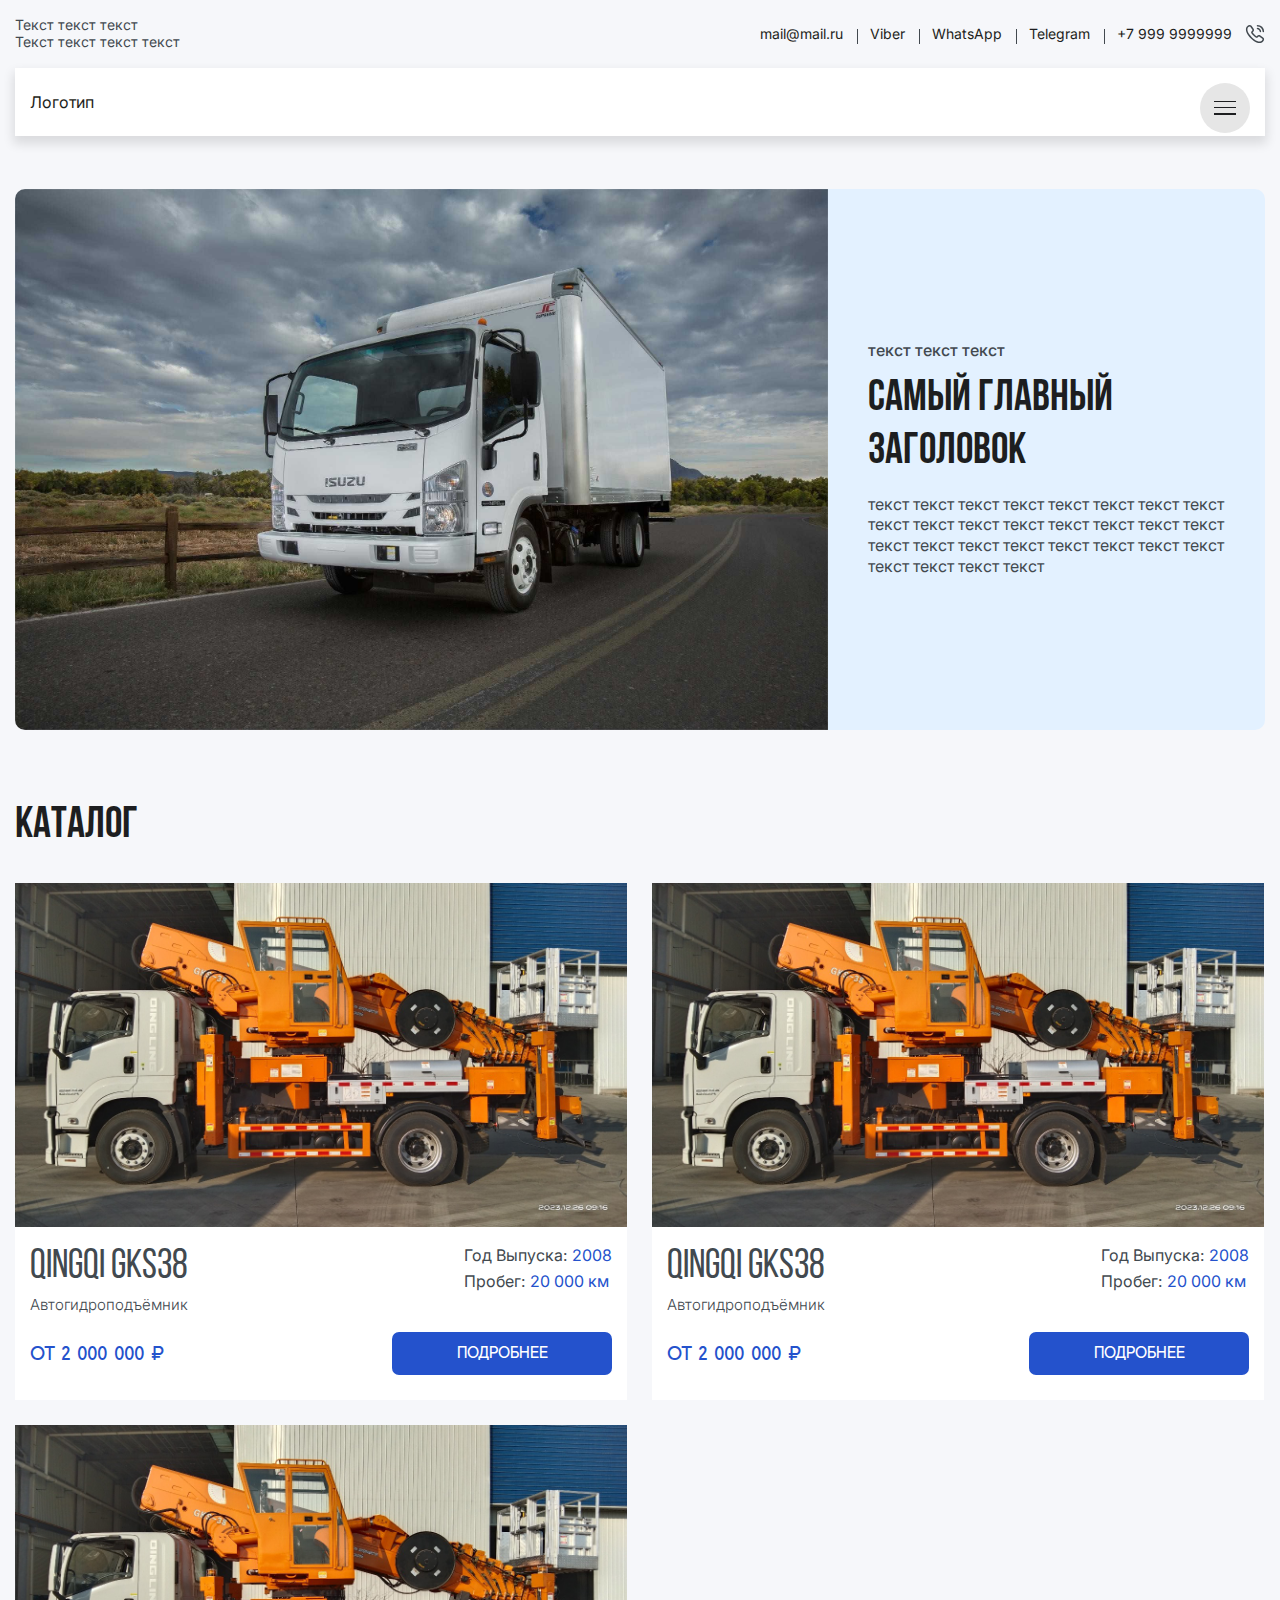
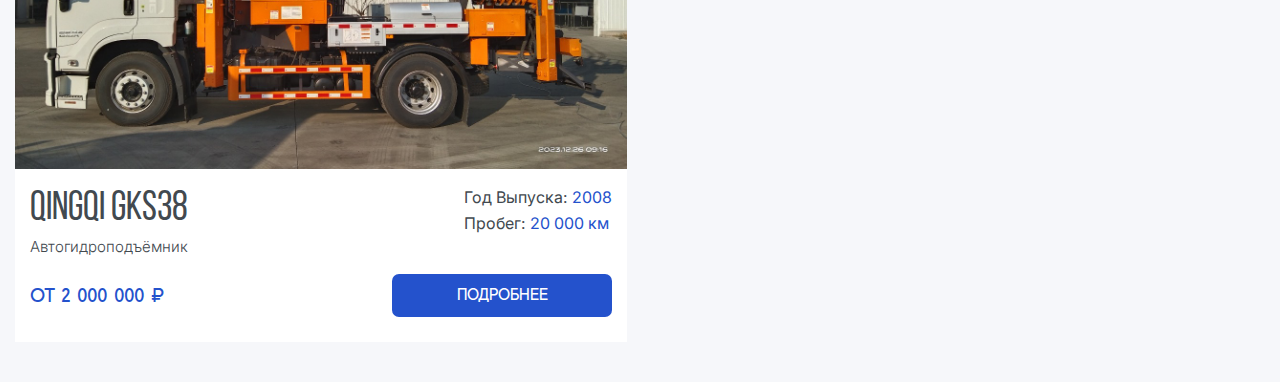
==== index.html @ 515fc7c8 "first commit" ====
<!DOCTYPE html>
<html lang="ru">
  <head>
    <meta charset="UTF-8" />
    <meta name="viewport" content="width=device-width, initial-scale=1.0, user-scalable=no" />
    <title>Прототип 2</title>
    <link rel="stylesheet" href="css/style.css" />
    <script defer src="js/header.js"></script>
  </head>
  <body>
    <div class="wrapper">
      <header class="header">
        <div class="header__container">
          <div class="header__top top-header">
            <div class="top-header__left">
              <div class="top-header__text _dop-text">
                <span>Текст текст текст</span>
                <span>Текст текст текст текст</span>
              </div>
            </div>
            <nav class="top-header__menu">
              <ul class="top-header__list">
                <li class="top-header__item">
                  <a href="" class="top-header__link _dop-text">mail@mail.ru</a>
                </li>
                <li class="top-header__item">
                  <a href="" class="top-header__link _dop-text">Viber</a>
                </li>
                <li class="top-header__item">
                  <a href="" class="top-header__link _dop-text">WhatsApp</a>
                </li>
                <li class="top-header__item">
                  <a href="" class="top-header__link _dop-text">Telegram</a>
                </li>
                <li class="top-header__item">
                  <a href="" class="top-header__link _dop-text">
                    <span>+7 999 9999999</span>
                    <svg
                      width="20.000000"
                      height="20.000000"
                      viewBox="0 0 20 20"
                      fill="none"
                      xmlns="http://www.w3.org/2000/svg"
                      xmlns:xlink="http://www.w3.org/1999/xlink"
                    >
                      <path
                        d="M18.0996 16.1836C17.958 16.4844 17.7744 16.7695 17.5322 17.0352C17.124 17.4844 16.6748 17.8086 16.166 18.0195C15.666 18.2266 15.124 18.3359 14.541 18.3359C13.6914 18.3359 12.7822 18.1328 11.8242 17.7266C10.8662 17.3164 9.90723 16.7695 8.95801 16.0781C7.99902 15.375 7.09082 14.6016 6.22461 13.7422C5.36621 12.875 4.59082 11.9688 3.89941 11.0195C3.21582 10.0664 2.66602 9.11719 2.26562 8.17578C1.86621 7.22656 1.66602 6.31641 1.66602 5.45312C1.66602 4.88281 1.76562 4.34375 1.96582 3.84375C2.16602 3.33594 2.48242 2.86719 2.9248 2.45312C3.45801 1.92578 4.04102 1.66797 4.65723 1.66797C4.89062 1.66797 5.12402 1.71875 5.33301 1.81641C5.5498 1.91797 5.74121 2.06641 5.89062 2.28516L7.82422 5.00781C7.97461 5.21875 8.08301 5.41016 8.15723 5.59375C8.23242 5.76953 8.27441 5.94141 8.27441 6.10156C8.27441 6.30078 8.21582 6.5 8.09961 6.69141C7.99121 6.88281 7.83301 7.08594 7.63281 7.28516L6.99902 7.94141C6.90723 8.03516 6.86621 8.14453 6.86621 8.27734C6.86621 8.34375 6.87402 8.40234 6.89062 8.46875C6.93262 8.57812 6.98535 8.6875 7.04785 8.78906C7.20312 9.03906 7.43164 9.34375 7.73242 9.70312C8.10742 10.1328 8.50781 10.5781 8.94141 11.0195C9.39062 11.4609 9.82422 11.8672 10.2656 12.2422C10.6992 12.6094 11.0576 12.8594 11.3408 13.0078C11.3828 13.0273 11.4326 13.0508 11.4912 13.0781C11.5576 13.1016 11.624 13.1094 11.6992 13.1094C11.8408 13.1094 11.9492 13.0586 12.041 12.9688L12.6748 12.3438C12.8828 12.1328 13.083 11.9766 13.2744 11.875C13.4658 11.7578 13.6572 11.7031 13.8662 11.7031C14.0244 11.7031 14.1914 11.7344 14.374 11.8086C14.5576 11.8828 14.749 11.9922 14.958 12.1328L17.7158 14.0938C17.9326 14.2422 18.083 14.418 18.1748 14.625C18.2578 14.8359 18.3076 15.043 18.3076 15.2773C18.3076 15.5781 18.2412 15.8828 18.0996 16.1836Z"
                        stroke="#42494F"
                        stroke-opacity="1.000000"
                        stroke-width="1.500000"
                      />
                      <path
                        d="M15.417 7.50391C15.417 7.00391 15.0254 6.23438 14.4414 5.60938C13.9082 5.03516 13.2002 4.58594 12.5 4.58594"
                        stroke="#42494F"
                        stroke-opacity="1.000000"
                        stroke-width="1.500000"
                        stroke-linejoin="round"
                        stroke-linecap="round"
                      />
                      <path
                        d="M18.333 7.5C18.333 4.27734 15.7246 1.66797 12.5 1.66797"
                        stroke="#42494F"
                        stroke-opacity="1.000000"
                        stroke-width="1.500000"
                        stroke-linejoin="round"
                        stroke-linecap="round"
                      />
                      <g opacity="0.000000" />
                    </svg>
                  </a>
                </li>
              </ul>
            </nav>
          </div>
          <div class="body-header-fixed">
            <div class="header__body body-header">
              <div class="header__burger-wrapper">
                <div class="header__burger">
                  <span></span>
                  <span></span>
                  <span></span>
                </div>
              </div>

              <div class="header__mob-phone">
                <img src="img/menu/phone.svg" alt="phone" />
              </div>

              <div class="header-menu-mob">
                <!-- <div class="header-menu-mob__close">
                  <img src="img/menu/close.svg" alt="close" />
                </div> -->
                <ul class="top-header__list">
                  <li class="top-header__item">
                    <a href="" class="top-header__link _dop-text">mail@mail.ru</a>
                  </li>
                  <li class="top-header__item">
                    <a href="" class="top-header__link _dop-text">Viber</a>
                  </li>
                  <li class="top-header__item">
                    <a href="" class="top-header__link _dop-text">WhatsApp</a>
                  </li>
                  <li class="top-header__item">
                    <a href="" class="top-header__link _dop-text">Telegram</a>
                  </li>
                  <li class="top-header__item">
                    <a href="" class="top-header__link _dop-text accent">
                      <span>+7 999 99999999</span>
                      <svg
                        width="20.000000"
                        height="20.000000"
                        viewBox="0 0 20 20"
                        fill="none"
                        xmlns="http://www.w3.org/2000/svg"
                        xmlns:xlink="http://www.w3.org/1999/xlink"
                      >
                        <path
                          d="M18.0996 16.1836C17.958 16.4844 17.7744 16.7695 17.5322 17.0352C17.124 17.4844 16.6748 17.8086 16.166 18.0195C15.666 18.2266 15.124 18.3359 14.541 18.3359C13.6914 18.3359 12.7822 18.1328 11.8242 17.7266C10.8662 17.3164 9.90723 16.7695 8.95801 16.0781C7.99902 15.375 7.09082 14.6016 6.22461 13.7422C5.36621 12.875 4.59082 11.9688 3.89941 11.0195C3.21582 10.0664 2.66602 9.11719 2.26562 8.17578C1.86621 7.22656 1.66602 6.31641 1.66602 5.45312C1.66602 4.88281 1.76562 4.34375 1.96582 3.84375C2.16602 3.33594 2.48242 2.86719 2.9248 2.45312C3.45801 1.92578 4.04102 1.66797 4.65723 1.66797C4.89062 1.66797 5.12402 1.71875 5.33301 1.81641C5.5498 1.91797 5.74121 2.06641 5.89062 2.28516L7.82422 5.00781C7.97461 5.21875 8.08301 5.41016 8.15723 5.59375C8.23242 5.76953 8.27441 5.94141 8.27441 6.10156C8.27441 6.30078 8.21582 6.5 8.09961 6.69141C7.99121 6.88281 7.83301 7.08594 7.63281 7.28516L6.99902 7.94141C6.90723 8.03516 6.86621 8.14453 6.86621 8.27734C6.86621 8.34375 6.87402 8.40234 6.89062 8.46875C6.93262 8.57812 6.98535 8.6875 7.04785 8.78906C7.20312 9.03906 7.43164 9.34375 7.73242 9.70312C8.10742 10.1328 8.50781 10.5781 8.94141 11.0195C9.39062 11.4609 9.82422 11.8672 10.2656 12.2422C10.6992 12.6094 11.0576 12.8594 11.3408 13.0078C11.3828 13.0273 11.4326 13.0508 11.4912 13.0781C11.5576 13.1016 11.624 13.1094 11.6992 13.1094C11.8408 13.1094 11.9492 13.0586 12.041 12.9688L12.6748 12.3438C12.8828 12.1328 13.083 11.9766 13.2744 11.875C13.4658 11.7578 13.6572 11.7031 13.8662 11.7031C14.0244 11.7031 14.1914 11.7344 14.374 11.8086C14.5576 11.8828 14.749 11.9922 14.958 12.1328L17.7158 14.0938C17.9326 14.2422 18.083 14.418 18.1748 14.625C18.2578 14.8359 18.3076 15.043 18.3076 15.2773C18.3076 15.5781 18.2412 15.8828 18.0996 16.1836Z"
                          stroke="#0234C7"
                          stroke-opacity="1.000000"
                          stroke-width="1.500000"
                        />
                        <path
                          d="M15.417 7.50391C15.417 7.00391 15.0254 6.23438 14.4414 5.60938C13.9082 5.03516 13.2002 4.58594 12.5 4.58594"
                          stroke="#0234C7"
                          stroke-opacity="1.000000"
                          stroke-width="1.500000"
                          stroke-linejoin="round"
                          stroke-linecap="round"
                        />
                        <path
                          d="M18.333 7.5C18.333 4.27734 15.7246 1.66797 12.5 1.66797"
                          stroke="#0234C7"
                          stroke-opacity="1.000000"
                          stroke-width="1.500000"
                          stroke-linejoin="round"
                          stroke-linecap="round"
                        />
                        <g opacity="0.000000" />
                      </svg>
                    </a>
                  </li>
                </ul>
              </div>

              <div class="body-header__wrapper">
                <a href="index.html" class="body-header__logo"> Логотип </a>
                <nav class="body-header__menu menu">
                  <div class="menu__body">
                    <ul class="menu__list">
                      <li class="menu__item">
                        <a href="" class="menu__link">Каталог</a>
                      </li>
                      <li class="menu__item">
                        <a href="" class="menu__link">Гарантия и сервис</a>
                      </li>
                      <li class="menu__item">
                        <a href="" class="menu__link">О компании</a>
                      </li>
                      <li class="menu__item">
                        <a href="" class="menu__link">Контакты</a>
                      </li>
                    </ul>
                  </div>
                </nav>
              </div>
            </div>
          </div>
          <nav class="mob-menu">
            <div class="mob-menu__body">
              <ul class="mob-menu__list">
                <li class="mob-menu__item">
                  <div class="accordion__item-fake">
                    <a href="" class="mob-menu__link">Каталог</a>
                  </div>
                </li>
                <li class="mob-menu__item">
                  <div class="accordion__item-fake">
                    <a href="" class="mob-menu__link">Гарантия и сервис</a>
                  </div>
                </li>
                <li class="mob-menu__item">
                  <div class="accordion__item-fake">
                    <a href="" class="mob-menu__link">О компании</a>
                  </div>
                </li>
                <li class="mob-menu__item">
                  <div class="accordion__item-fake">
                    <a href="" class="mob-menu__link">Контакты</a>
                  </div>
                </li>
              </ul>
            </div>
          </nav>
        </div>
      </header>
      <main class="page">
        <section class="intro">
          <div class="intro__container">
            <div class="intro__left">
              <img src="img/main/1.jpg" alt="bg" />
            </div>
            <div class="intro__right">
              <h4 class="intro__suptitle">текст текст текст</h4>
              <h1 class="intro__title _h2">Самый главный заголовок</h1>
              <p class="_par">
                текст текст текст текст текст текст текст текст текст текст текст текст текст текст
                текст текст текст текст текст текст текст текст текст текст текст текст текст текст
              </p>
            </div>
          </div>
        </section>
        <section id="catalog" class="catalog">
          <div class="catalog__container">
            <h2 class="catalog__title _h2">Каталог</h2>
            <div class="catalog__body">
              <article class="catalog__item">
                <div class="catalog__top">
                  <div class="catalog__image">
                    <img src="img/catalog/1/2.jpeg" alt="car" />
                  </div>
                </div>
                <div class="catalog__content">
                  <div class="catalog__top">
                    <div>
                      <h3 class="catalog__name">QINGQI GKS38</h3>
                      <p class="catalog__type">Aвтогидроподъёмник</p>
                    </div>
                    <div class="catalog__values">
                      <div class="catalog__value">
                        <p>Год Выпуска:</p>
                        <span>2008</span>
                      </div>
                      <div class="catalog__value">
                        <p>Пробег:</p>
                        <span>20 000 км</span>
                      </div>
                    </div>
                  </div>

                  <div class="catalog__bottom">
                    <div class="catalog__price">От 2 000 000 ₽</div>
                    <div class="catalog__button _btn">подробнее</div>
                  </div>
                </div>
              </article>
              <article class="catalog__item">
                <div class="catalog__top">
                  <div class="catalog__image">
                    <img src="img/catalog/1/2.jpeg" alt="car" />
                  </div>
                </div>
                <div class="catalog__content">
                  <div class="catalog__top">
                    <div>
                      <h3 class="catalog__name">QINGQI GKS38</h3>
                      <p class="catalog__type">Aвтогидроподъёмник</p>
                    </div>
                    <div class="catalog__values">
                      <div class="catalog__value">
                        <p>Год Выпуска:</p>
                        <span>2008</span>
                      </div>
                      <div class="catalog__value">
                        <p>Пробег:</p>
                        <span>20 000 км</span>
                      </div>
                    </div>
                  </div>

                  <div class="catalog__bottom">
                    <div class="catalog__price">От 2 000 000 ₽</div>
                    <div class="catalog__button _btn">подробнее</div>
                  </div>
                </div>
              </article>
              <article class="catalog__item">
                <div class="catalog__top">
                  <div class="catalog__image">
                    <img src="img/catalog/1/2.jpeg" alt="car" />
                  </div>
                </div>
                <div class="catalog__content">
                  <div class="catalog__top">
                    <div>
                      <h3 class="catalog__name">QINGQI GKS38</h3>
                      <p class="catalog__type">Aвтогидроподъёмник</p>
                    </div>
                    <div class="catalog__values">
                      <div class="catalog__value">
                        <p>Год Выпуска:</p>
                        <span>2008</span>
                      </div>
                      <div class="catalog__value">
                        <p>Пробег:</p>
                        <span>20 000 км</span>
                      </div>
                    </div>
                  </div>

                  <div class="catalog__bottom">
                    <div class="catalog__price">От 2 000 000 ₽</div>
                    <div class="catalog__button _btn">подробнее</div>
                  </div>
                </div>
              </article>
            </div>
          </div>
        </section>
      </main>
    </div>
  </body>
</html>
---- css/style.css ----
@charset "UTF-8";
@import url("https://fonts.googleapis.com/css2?family=Bebas+Neue&family=Inter:wght@100..900&family=Jost:ital,wght@0,100..900;1,100..900&display=swap");
.ibg {
  background-position: center;
  background-size: cover;
  background-repeat: no-repeat;
  position: relative;
}

.ibg img {
  display: none;
}

@font-face {
  font-family: "Made";
  src: local("☺"), url("../fonts/made.otf") format("opentype");
  font-weight: 500;
  font-style: normal;
}

@font-face {
  font-family: "Bebas";
  src: local("☺"), url("../fonts/BebasNeue-Bold.ttf") format("truetype");
  font-weight: normal;
  font-style: normal;
}

@font-face {
  font-family: "Bebas-400";
  src: local("☺"), url("../fonts/BebasNeue-Regular.otf") format("opentype");
  font-weight: normal;
  font-style: normal;
}

._par {
  font-family: "Inter";
  font-size: 16px;
  font-weight: 400;
  line-height: 130%;
}

._par-s {
  font-family: "Inter";
  font-size: 14px;
  font-weight: 400;
  line-height: 120%;
}

._h2 {
  font-family: "Bebas";
  font-size: 50px;
  font-weight: 700;
  line-height: 120%;
  color: #1d1e20;
}

@media (max-width: 1360px) {
  ._h2 {
    font-size: 44px;
  }
}

._h3 {
  font-family: "Bebas-400";
  font-size: 40px;
  font-weight: 400;
  line-height: 100%;
}

._h4 {
  font-family: "Made";
  font-size: 20px;
  font-weight: 500;
  line-height: 120%;
  text-transform: uppercase;
}

._h5 {
  font-size: 16px;
  font-weight: 500;
  line-height: 120%;
  letter-spacing: 0%;
  text-transform: uppercase;
  font-family: "Made";
}

mark {
  all: initial;
}

._btn {
  cursor: pointer;
  width: 100%;
  height: 43px;
  display: -webkit-box;
  display: -ms-flexbox;
  display: flex;
  -webkit-box-align: center;
      -ms-flex-align: center;
          align-items: center;
  -webkit-box-pack: center;
      -ms-flex-pack: center;
          justify-content: center;
  color: #ffffff;
  background-color: #2452cc;
  border-radius: 7px;
  font-family: "Made";
  font-size: 16px;
  font-weight: 500;
  line-height: 120%;
  text-transform: uppercase;
  -webkit-transition: all 0.3s;
  transition: all 0.3s;
}

._btn:hover {
  background-color: #0234c7;
}

._btn._secondary {
  border: 1px solid #0234c7;
  color: #0234c7;
  background-color: #ffffff;
}

._btn._secondary:hover {
  border: 1px solid #0234c7;
  background-color: #0234c7;
  color: #ffffff;
}

._margin-b {
  margin-bottom: 140px !important;
}

@media (max-width: 1360px) {
  ._margin-b {
    margin-bottom: 120px !important;
  }
}

@media (max-width: 767px) {
  ._margin-b {
    margin-bottom: 100px !important;
  }
}

.to-top {
  position: fixed;
  left: 25px;
  bottom: 20px;
  border: 1.5px solid #0234c7;
  /* white */
  background: white;
  opacity: 0.5;
  width: 65px;
  height: 65px;
  display: none;
  -webkit-box-align: center;
      -ms-flex-align: center;
          align-items: center;
  -webkit-box-pack: center;
      -ms-flex-pack: center;
          justify-content: center;
  cursor: pointer;
  border-radius: 50%;
  -webkit-transition: all 0.3s;
  transition: all 0.3s;
  z-index: 1000;
}

.to-top.active {
  display: -webkit-box;
  display: -ms-flexbox;
  display: flex;
}

.to-top svg g {
  -webkit-transition: all 0.3s;
  transition: all 0.3s;
}

.to-top svg g path {
  -webkit-transition: all 0.3s;
  transition: all 0.3s;
}

.to-top:hover {
  background-color: #0234c7;
  opacity: 1;
}

.to-top:hover svg g {
  opacity: 1;
}

.to-top:hover svg g path {
  stroke: #ffffff;
}

._pc {
  display: -webkit-box;
  display: -ms-flexbox;
  display: flex;
}

@media (max-width: 1360px) {
  ._pc {
    display: none;
  }
}

._laptop {
  display: none;
}

@media (max-width: 1360px) {
  ._laptop {
    display: -webkit-box;
    display: -ms-flexbox;
    display: flex;
  }
}

.none {
  display: none;
}

._label-wallet {
  -webkit-box-align: center;
      -ms-flex-align: center;
          align-items: center;
  display: -webkit-inline-box;
  display: -ms-inline-flexbox;
  display: inline-flex;
  margin: 0;
  position: relative;
}

._label-wallet a {
  color: #2452cc;
}

@media (max-width: 767px) {
  ._label-wallet {
    -webkit-box-align: start;
        -ms-flex-align: start;
            align-items: start;
  }
}

._checkbox-wallet {
  display: none;
}

._fake-wallet {
  display: inline-block;
  -webkit-box-flex: 0;
      -ms-flex: 0 0 18px;
          flex: 0 0 18px;
  height: 18px;
  border-radius: 3px;
  position: relative;
  cursor: pointer;
  border: 1.5px solid #aab1b7;
}

._fake-wallet:hover {
  border: 1.5px solid #0234c7;
}

._fake-wallet.errore {
  border: 1.5px solid #df5d5d;
}

._fake-wallet::before {
  content: "";
  position: absolute;
  display: block;
  background-color: #0234c7;
  top: -0.5px;
  left: -0.5px;
  width: 105%;
  height: 105%;
  -webkit-transition: 0.3s;
  transition: 0.3s;
  opacity: 0;
}

._fake-wallet::after {
  content: "";
  position: absolute;
  top: 50%;
  left: 50%;
  z-index: 2;
  background-image: url("../img/input-checkbox.svg");
  -webkit-transform: translate(-50%, -50%);
          transform: translate(-50%, -50%);
  width: 12px;
  height: 9px;
  opacity: 0;
}

._checkbox-wallet:checked + ._fake-wallet::before {
  opacity: 1;
}

._checkbox-wallet:checked + ._fake-wallet::after {
  opacity: 1;
}

._checkbox-wallet:checked + ._fake-wallet {
  border: 1.5px solid #0234c7;
}

._wallet-chectext {
  margin-left: 7px;
  font-size: 14px;
  text-align: left;
}

._wallet-chectext a:hover {
  text-decoration: underline;
}

* {
  padding: 0px;
  margin: 0px;
  border: 0px;
}

*, *:before, *:after {
  -webkit-box-sizing: border-box;
  box-sizing: border-box;
}

:focus, :active {
  outline: none;
}

a:focus, a:active {
  outline: none;
}

aside, nav, footer, header, section {
  display: block;
}

html, body {
  height: 100%;
}

body {
  line-height: 1;
  font-size: 16px;
  -ms-text-size-adjust: 100%;
  -moz-text-size-adjust: 100%;
  -webkit-text-size-adjust: 100%;
}

input::-ms-clear {
  display: none;
}

button {
  cursor: pointer;
}

button::-moz-focus-inner {
  padding: 0;
  border: 0;
}

a, a:visited {
  text-decoration: none;
}

ul li {
  list-style: none;
}

img {
  vertical-align: top;
}

h1, h2, h3, h4, h5, h6 {
  font-weight: inherit;
  font-size: inherit;
}

html {
  scroll-behavior: smooth;
  height: 100%;
}

html._lock {
  overflow: hidden;
}

html.lock {
  overflow: hidden;
}

a {
  color: #1d1e20;
}

.wrapper {
  display: -webkit-box;
  display: -ms-flexbox;
  display: flex;
  -webkit-box-orient: vertical;
  -webkit-box-direction: normal;
      -ms-flex-direction: column;
          flex-direction: column;
  min-height: 100%;
}

body {
  color: #42494f;
  font-size: 16px;
  font-family: "Inter", sans-serif;
  font-weight: 400;
  height: 100%;
  background-color: #f6f7fa;
  position: relative;
}

body._lock {
  overflow: hidden;
}

body.lock {
  overflow: hidden;
}

.main {
  -webkit-box-flex: 1;
      -ms-flex: 1 1 auto;
          flex: 1 1 auto;
}

[class*="__container"] {
  max-width: 1350px;
  margin: 0 auto;
  padding: 0px 15px;
}

@media (max-width: 767px) {
  [class*="__container"] {
    padding: 0px 10px;
  }
}

.header {
  position: relative;
}

.header__top {
  padding: 17px 30px;
}

@media (max-width: 1360px) {
  .header__top {
    padding: 17px 0px;
  }
}

@media (max-width: 992px) {
  .header__top {
    padding: 13.5px 0px;
  }
}

@media (max-width: 767px) {
  .header__top {
    padding: 10px 0px;
  }
}

.top-header {
  display: -webkit-box;
  display: -ms-flexbox;
  display: flex;
  -webkit-box-pack: justify;
      -ms-flex-pack: justify;
          justify-content: space-between;
  -webkit-box-align: center;
      -ms-flex-align: center;
          align-items: center;
}

@media (max-width: 992px) {
  .top-header__left {
    width: 210px;
  }
}

@media (max-width: 767px) {
  .top-header__left {
    width: 100%;
  }
}

.top-header__text {
  font-size: 14px;
  font-weight: 400;
  line-height: 120%;
}

@media (max-width: 1360px) {
  .top-header__text {
    display: -webkit-box;
    display: -ms-flexbox;
    display: flex;
    -webkit-box-orient: vertical;
    -webkit-box-direction: normal;
        -ms-flex-direction: column;
            flex-direction: column;
  }
}

@media (max-width: 767px) {
  .top-header__menu {
    display: none;
  }
}

.top-header__list {
  display: -webkit-box;
  display: -ms-flexbox;
  display: flex;
  -webkit-box-align: center;
      -ms-flex-align: center;
          align-items: center;
  gap: 27px;
}

@media (max-width: 992px) {
  .top-header__list {
    -ms-flex-wrap: wrap;
        flex-wrap: wrap;
    max-width: 385px;
    -webkit-box-pack: end;
        -ms-flex-pack: end;
            justify-content: flex-end;
    gap: 20px;
    row-gap: 15px;
  }
}

.top-header__item {
  position: relative;
}

.top-header__item::before {
  content: "";
  position: absolute;
  width: 1px;
  height: 15px;
  background-color: #42494f;
  right: -14.5px;
  top: 2px;
}

@media (max-width: 992px) {
  .top-header__item::before {
    right: -10px;
  }
}

.top-header__item:last-child::before {
  display: none;
}

@media (max-width: 992px) {
  .top-header__item:nth-child(4) {
    margin-right: 10px;
  }
}

.top-header__link {
  font-size: 14px;
  font-weight: 400;
  display: -webkit-box;
  display: -ms-flexbox;
  display: flex;
  -webkit-box-align: center;
      -ms-flex-align: center;
          align-items: center;
  gap: 13px;
  -ms-flex-wrap: nowrap;
      flex-wrap: nowrap;
  white-space: nowrap;
  -webkit-transition: color 0.3s;
  transition: color 0.3s;
}

.top-header__link svg path {
  -webkit-transition: all 0.3s;
  transition: all 0.3s;
}

.top-header__link:hover {
  color: #2452cc;
}

.top-header__link:hover svg path {
  stroke: #2452cc;
}

.body-header-fixed {
  margin-bottom: 53px;
}

@media (max-width: 767px) {
  .body-header-fixed {
    width: 100vw;
    -webkit-transform: translate(-10px, 0);
            transform: translate(-10px, 0);
  }
}

.body-header {
  background-color: #ffffff;
  -webkit-box-shadow: 0px 6px 10px 2px rgba(0, 0, 0, 0.11);
          box-shadow: 0px 6px 10px 2px rgba(0, 0, 0, 0.11);
  border-radius: 10px;
  position: relative;
  max-width: 1320px;
  z-index: 5;
  width: 100%;
  -webkit-transition: -webkit-transform 0.3s;
  transition: -webkit-transform 0.3s;
  transition: transform 0.3s;
  transition: transform 0.3s, -webkit-transform 0.3s;
}

@media (max-width: 1360px) {
  .body-header {
    max-width: calc(100vw);
    border-radius: 0px;
    left: 0;
  }
}

.body-header.index {
  z-index: 11;
}

.body-header.hide {
  display: none;
}

.body-header.scroll {
  -webkit-transform: translate(0, -55px);
          transform: translate(0, -55px);
}

@media (max-width: 1360px) {
  .body-header.scroll {
    -webkit-transform: translate(0, -70px);
            transform: translate(0, -70px);
  }
}

@media (max-width: 992px) {
  .body-header.scroll {
    -webkit-transform: translate(0, -78px);
            transform: translate(0, -78px);
  }
}

@media (max-width: 767px) {
  .body-header.scroll {
    -webkit-transform: translate(0, -58px);
            transform: translate(0, -58px);
  }
}

.body-header__wrapper {
  padding: 26px 30px;
  display: -webkit-box;
  display: -ms-flexbox;
  display: flex;
  -webkit-box-pack: justify;
      -ms-flex-pack: justify;
          justify-content: space-between;
  -webkit-box-align: center;
      -ms-flex-align: center;
          align-items: center;
}

@media (max-width: 1360px) {
  .body-header__wrapper {
    padding: 26px 15px;
  }
}

@media (max-width: 992px) {
  .body-header__wrapper {
    padding: 30px 15px;
  }
}

@media (max-width: 767px) {
  .body-header__wrapper {
    width: 100vw;
    -webkit-box-pack: start;
        -ms-flex-pack: start;
            justify-content: start;
    gap: 30px;
    padding: 33px 10px;
  }
}

@media (max-width: 767px) {
  .body-header__logo img {
    width: 108px;
  }
}

@media (max-width: 1360px) {
  .body-header__menu {
    display: none;
  }
}

.body-header__languages {
  display: -webkit-box;
  display: -ms-flexbox;
  display: flex;
  gap: 20px;
  font-family: "Inter";
  font-size: 14px;
  font-weight: 400;
}

@media (max-width: 1360px) {
  .body-header__languages {
    position: absolute;
    top: 50%;
    left: 50%;
    -webkit-transform: translate(-50%, -50%);
            transform: translate(-50%, -50%);
  }
}

.body-header__language {
  position: relative;
  cursor: pointer;
}

.body-header__language._active {
  cursor: auto;
  color: #0234c7;
}

.body-header__language._active::before {
  content: "";
  position: absolute;
  height: 15px;
  width: 1px;
  background-color: #0234c7;
  bottom: 0;
  right: -10px;
}

.menu {
  position: relative;
}

.menu__list {
  display: -webkit-box;
  display: -ms-flexbox;
  display: flex;
  -webkit-box-align: center;
      -ms-flex-align: center;
          align-items: center;
  gap: 41px;
}

.menu__item {
  position: relative;
}

.menu__item:hover .menu__link {
  color: #0234c7;
}

.menu__item:hover .menu__link svg {
  -webkit-transform: rotate(180deg);
          transform: rotate(180deg);
}

.menu__item:hover .menu__link svg path {
  stroke: #0234c7;
}

.menu__item:hover .sub-menu {
  display: -webkit-box;
  display: -ms-flexbox;
  display: flex;
}

.menu__link {
  position: relative;
  cursor: pointer;
  font-family: "Inter";
  font-size: 15px;
  font-weight: 500;
  color: #1d1e20;
  display: -webkit-box;
  display: -ms-flexbox;
  display: flex;
  -webkit-box-align: center;
      -ms-flex-align: center;
          align-items: center;
  gap: 8px;
}

.sub-menu {
  display: none;
  position: absolute;
  z-index: 1000;
  border: 1px solid #aab1b7;
  border-radius: 20px;
  height: auto;
  width: 470px;
  background-color: #ffffff;
  top: 65px;
  left: -20px;
}

.sub-menu::before {
  content: "";
  position: absolute;
  opacity: 0;
  left: 0;
  top: -50px;
  width: 100%;
  height: 50px;
}

.sub-menu_2 {
  width: 515px;
}

.sub-menu_3 {
  width: 481px;
}

.sub-menu_4 {
  width: 511px;
}

.sub-menu_5 {
  width: 343px;
}

.sub-menu_6 {
  width: 280px;
}

.sub-menu {
  padding: 10px;
}

.sub-menu__wrapper {
  display: -webkit-box;
  display: -ms-flexbox;
  display: flex;
  gap: 20px;
}

.sub-menu__wrapper_b {
  -webkit-box-orient: vertical;
  -webkit-box-direction: normal;
      -ms-flex-direction: column;
          flex-direction: column;
}

.sub-menu__list {
  -webkit-box-flex: 1;
      -ms-flex: 1 1 auto;
          flex: 1 1 auto;
  display: -webkit-box;
  display: -ms-flexbox;
  display: flex;
  -webkit-box-orient: vertical;
  -webkit-box-direction: normal;
      -ms-flex-direction: column;
          flex-direction: column;
  gap: 10px;
  color: #ffffff;
}

.sub-menu__item {
  padding: 10px 15px;
}

.sub-menu__item:hover {
  cursor: pointer;
  background-color: #2452cc;
  border-radius: 10px;
}

.sub-menu__item:hover .sub-menu__title,
.sub-menu__item:hover .sub-menu__subtitle {
  color: #ffffff;
}

.sub-menu__item_o:hover {
  background-color: #e0913e;
}

.sub-menu__item_r:hover {
  background-color: #df5d5d;
}

.sub-menu__iteme {
  padding: 10px 15px;
}

.sub-menu__iteme:hover {
  cursor: pointer;
  background-color: #2452cc;
  border-radius: 10px;
}

.sub-menu__iteme:hover .sub-menu__title,
.sub-menu__iteme:hover .sub-menu__subtitle {
  color: #ffffff;
}

.sub-menu__title {
  font-family: "Made";
  text-transform: uppercase;
  font-size: 20px;
  font-weight: 500;
  line-height: 120%;
  margin-bottom: 3px;
  color: #1d1e20;
}

.sub-menu__subtitle {
  font-family: Inter;
  font-size: 14px;
  font-weight: 400;
  line-height: 120%;
  color: #42494f;
}

.sub-menu__content {
  -webkit-box-flex: 0;
      -ms-flex: 0 0 210px;
          flex: 0 0 210px;
  background-color: #eaeaec;
  padding: 10px;
  border-radius: 10px;
}

.sub-menu__img img {
  background-color: #ffffff;
  width: 100%;
  border-radius: 10px;
}

.sub-menu__text {
  margin-top: 15px;
  font-family: Inter;
  font-size: 14px;
  font-weight: 400;
  line-height: 120%;
}

.header__mob-phone {
  display: none;
}

@media (max-width: 767px) {
  .header__mob-phone {
    position: absolute;
    width: 50px;
    height: 50px;
    background-color: #e6e6e6;
    border-radius: 50%;
    display: -webkit-box;
    display: -ms-flexbox;
    display: flex;
    -webkit-box-align: center;
        -ms-flex-align: center;
            align-items: center;
    -webkit-box-pack: center;
        -ms-flex-pack: center;
            justify-content: center;
    right: 75px;
    top: 45px;
    -webkit-transform: translate(0, -50%);
            transform: translate(0, -50%);
  }
}

@media (max-width: 1360px) {
  .header__burger {
    display: block;
    position: absolute;
    width: 22px;
    height: 14px;
    cursor: pointer;
    z-index: 10;
    right: 29px;
    top: 40px;
    -webkit-transform: translate(0, -50%);
            transform: translate(0, -50%);
  }
}

@media (max-width: 1360px) and (max-width: 992px) {
  .header__burger {
    top: 45px;
    right: 24px;
  }
}

@media (max-width: 1360px) {
  .header__burger::before {
    content: "";
    position: absolute;
    width: 50px;
    height: 50px;
    background-color: #e6e6e6;
    top: 50%;
    left: 50%;
    -webkit-transform: translate(-50%, -50%);
            transform: translate(-50%, -50%);
    border-radius: 50%;
  }
  .header__burger span {
    -webkit-transition: 0.3s all;
    transition: 0.3s all;
    top: calc(50% - 1px);
    left: 0px;
    position: absolute;
    width: 100%;
    height: 1.5px;
    min-height: 1.5px;
    max-height: 1.5px;
    background-color: #1d1e20;
  }
  .header__burger span:first-child {
    top: 0px;
  }
  .header__burger span:last-child {
    top: auto;
    bottom: 0px;
  }
  .header__burger.active {
    height: 17px;
  }
  .header__burger.active span {
    -webkit-transform: scale(0);
            transform: scale(0);
    background-color: #1d1e20;
  }
  .header__burger.active span:first-child {
    -webkit-transform: rotate(-45deg);
            transform: rotate(-45deg);
    top: 8px;
  }
  .header__burger.active span:last-child {
    -webkit-transform: rotate(45deg);
            transform: rotate(45deg);
    bottom: 8px;
  }
}

.mob-menu {
  display: none;
}

@media (max-width: 1360px) {
  .mob-menu {
    display: block;
  }
}

.mob-menu__body {
  -webkit-box-orient: vertical;
  -webkit-box-direction: normal;
      -ms-flex-direction: column;
          flex-direction: column;
  position: fixed;
  top: 150px;
  left: 0;
  z-index: 8;
  background-color: #ffffff;
  width: 100%;
  padding: 30px 15px;
  border-top: 2px solid #0234c7;
  -webkit-box-align: start;
      -ms-flex-align: start;
          align-items: flex-start;
  -webkit-transform: translate(0, -200%);
          transform: translate(0, -200%);
  -webkit-transition: -webkit-transform 0.3s;
  transition: -webkit-transform 0.3s;
  transition: transform 0.3s;
  transition: transform 0.3s, -webkit-transform 0.3s;
  overflow: auto;
}

@media (max-width: 992px) {
  .mob-menu__body {
    top: 165px;
  }
}

@media (max-width: 767px) {
  .mob-menu__body {
    top: 136px;
  }
}

@media (max-width: 767px) {
  .mob-menu__body {
    padding: 30px 10px;
  }
}

.mob-menu__body.active {
  -webkit-transform: translate(0, 0%);
          transform: translate(0, 0%);
}

.mob-menu__body.scroll {
  top: 81px;
}

@media (max-width: 992px) {
  .mob-menu__body.scroll {
    top: 88px;
  }
}

@media (max-width: 767px) {
  .mob-menu__body.scroll {
    top: 81px;
  }
}

.mob-menu__list {
  overflow: auto;
}

.mob-menu__content {
  max-height: 0px;
  overflow: hidden;
  -webkit-transition: all 0.5s;
  transition: all 0.5s;
}

.mob-menu__link {
  font-family: Inter;
  font-size: 15px;
  font-weight: 500;
  line-height: 120%;
  color: #0234c7;
}

.accordion__item {
  border-bottom: 1px solid #aab1b7;
  padding: 16px 0px;
  display: -webkit-box;
  display: -ms-flexbox;
  display: flex;
  -webkit-box-align: center;
      -ms-flex-align: center;
          align-items: center;
  -webkit-box-pack: justify;
      -ms-flex-pack: justify;
          justify-content: space-between;
}

.accordion__item img {
  -webkit-transition: all 0.4s;
  transition: all 0.4s;
}

.accordion__item.active img {
  -webkit-transform: rotate(180deg);
          transform: rotate(180deg);
}

.accordion__item-fake {
  border-bottom: 1px solid #aab1b7;
  padding: 16px 0px;
  display: -webkit-box;
  display: -ms-flexbox;
  display: flex;
  -webkit-box-align: center;
      -ms-flex-align: center;
          align-items: center;
  -webkit-box-pack: justify;
      -ms-flex-pack: justify;
          justify-content: space-between;
}

.mob-menu__subitem {
  padding: 16px 30px;
  border-bottom: 1px solid #aab1b7;
}

@media (max-width: 767px) {
  .mob-menu__subitem {
    padding: 16px 0px;
  }
}

.mob-menu__sublink {
  font-family: Inter;
  font-size: 15px;
  font-weight: 500;
  line-height: 120%;
  display: -webkit-box;
  display: -ms-flexbox;
  display: flex;
  gap: 10px;
  -webkit-box-align: center;
      -ms-flex-align: center;
          align-items: center;
}

.mob-menu__sublink span {
  font-family: Inter;
  font-size: 14px;
  font-weight: 400;
  line-height: 120%;
}

@media (max-width: 767px) {
  .mob-menu__sublink {
    -ms-flex-wrap: wrap;
        flex-wrap: wrap;
  }
}

.header-menu-mob {
  display: none;
}

@media (max-width: 767px) {
  .header-menu-mob {
    display: block;
    position: absolute;
    background-color: #ffffff;
    border-radius: 10px;
    right: 15%;
    top: 100px;
    display: none;
  }
  .header-menu-mob.active {
    display: block;
  }
}

.header-menu-mob .top-header__list {
  padding: 30px 20px;
  -webkit-box-orient: vertical;
  -webkit-box-direction: normal;
      -ms-flex-direction: column;
          flex-direction: column;
  gap: 17px;
  -webkit-box-align: start;
      -ms-flex-align: start;
          align-items: start;
}

.header-menu-mob .top-header__item::before {
  display: none;
}

.header-menu-mob .accent {
  color: #0234c7;
}

.intro {
  margin-bottom: 70px;
}

.intro__container {
  display: -webkit-box;
  display: -ms-flexbox;
  display: flex;
  border-radius: 10px;
}

@media (max-width: 992px) {
  .intro__container {
    -webkit-box-orient: vertical;
    -webkit-box-direction: normal;
        -ms-flex-direction: column;
            flex-direction: column;
  }
}

.intro__left {
  -webkit-box-flex: 0;
      -ms-flex: 0 1 65%;
          flex: 0 1 65%;
}

.intro__left img {
  width: 100%;
  border-radius: 10px 0px 0px 10px;
}

@media (max-width: 992px) {
  .intro__left img {
    border-radius: 10px 10px 0px 0px;
  }
}

.intro__right {
  -webkit-box-flex: 0;
      -ms-flex: 0 1 35%;
          flex: 0 1 35%;
  background-color: #e3f1ff;
  border-radius: 0px 10px 10px 0px;
  display: -webkit-box;
  display: -ms-flexbox;
  display: flex;
  -webkit-box-orient: vertical;
  -webkit-box-direction: normal;
      -ms-flex-direction: column;
          flex-direction: column;
  -webkit-box-pack: center;
      -ms-flex-pack: center;
          justify-content: center;
  padding: 40px;
}

@media (max-width: 992px) {
  .intro__right {
    border-radius: 0px 0px 10px 10px;
  }
}

@media (max-width: 992px) {
  .intro__right {
    padding: 15px;
  }
}

.intro__suptitle {
  font-weight: 500;
}

.intro__title {
  margin: 15px 0px;
}

.catalog {
  margin-bottom: 40px;
}

.catalog__title {
  margin-bottom: 30px;
}

.catalog__body {
  display: -webkit-box;
  display: -ms-flexbox;
  display: flex;
  gap: 25px;
  -ms-flex-wrap: wrap;
      flex-wrap: wrap;
}

.catalog__item {
  -webkit-box-flex: 0;
      -ms-flex: 0 1 calc(50% - 13px);
          flex: 0 1 calc(50% - 13px);
  cursor: pointer;
  -webkit-transition: -webkit-transform 0.3s;
  transition: -webkit-transform 0.3s;
  transition: transform 0.3s;
  transition: transform 0.3s, -webkit-transform 0.3s;
}

@media (max-width: 992px) {
  .catalog__item {
    -webkit-box-flex: 0;
        -ms-flex: 0 1 100%;
            flex: 0 1 100%;
  }
}

.catalog__item:hover .catalog__button {
  opacity: 1;
  visibility: visible;
}

.catalog__item:hover .catalog__image::before {
  opacity: 0.2;
}

.catalog__image {
  position: relative;
}

.catalog__image img {
  width: 100%;
}

.catalog__image::before {
  content: "";
  width: 100%;
  height: 100%;
  position: absolute;
  top: 0;
  left: 0;
  background-color: #1d1e20;
  opacity: 0;
  -webkit-transition: opacity 0.3s;
  transition: opacity 0.3s;
}

.catalog__content {
  background-color: #ffffff;
  padding: 20px 15px 25px 15px;
}

.catalog__name {
  font-weight: 500;
  margin-bottom: 10px;
  font-family: "Bebas-400";
  font-size: 40px;
  font-weight: 400;
  line-height: 100%;
}

@media (max-width: 767px) {
  .catalog__name {
    font-size: 26px;
  }
}

.catalog__type {
  font-weight: 300;
  font-size: 15px;
  margin-bottom: 20px;
}

.catalog__values {
  display: -webkit-box;
  display: -ms-flexbox;
  display: flex;
  -webkit-box-orient: vertical;
  -webkit-box-direction: normal;
      -ms-flex-direction: column;
          flex-direction: column;
  gap: 10px;
  margin-bottom: 20px;
}

.catalog__value {
  font-size: 16px;
  display: -webkit-box;
  display: -ms-flexbox;
  display: flex;
  gap: 5px;
}

.catalog__value span {
  color: #2452cc;
}

@media (max-width: 767px) {
  .catalog__value {
    font-size: 14px;
  }
}

.catalog__icon {
  width: 35px;
  margin-bottom: 5px;
}

.catalog__bottom {
  display: -webkit-box;
  display: -ms-flexbox;
  display: flex;
  -webkit-box-pack: justify;
      -ms-flex-pack: justify;
          justify-content: space-between;
  -webkit-box-align: center;
      -ms-flex-align: center;
          align-items: center;
}

@media (max-width: 767px) {
  .catalog__bottom {
    -webkit-box-orient: vertical;
    -webkit-box-direction: normal;
        -ms-flex-direction: column;
            flex-direction: column;
    gap: 10px;
  }
}

.catalog__top {
  display: -webkit-box;
  display: -ms-flexbox;
  display: flex;
  -webkit-box-pack: justify;
      -ms-flex-pack: justify;
          justify-content: space-between;
}

.catalog__price {
  font-size: 20px;
  font-family: "Made";
  font-size: 20px;
  font-weight: 500;
  line-height: 120%;
  text-transform: uppercase;
  color: #2452cc;
}

.catalog__button {
  width: 300px;
  opacity: 0;
  visibility: hidden;
  -webkit-transition: all 0.3s;
  transition: all 0.3s;
}

@media (max-width: 1360px) {
  .catalog__button {
    opacity: 1;
    visibility: visible;
    width: 220px;
  }
}

@media (max-width: 767px) {
  .catalog__button {
    width: 100%;
  }
}

.catalog__link {
  color: #1d1e20;
}

.catalog__link img {
  width: 20px;
}

._anim {
  opacity: 0;
  -webkit-transition: all 1s;
  transition: all 1s;
}

._anim._active {
  opacity: 1;
}
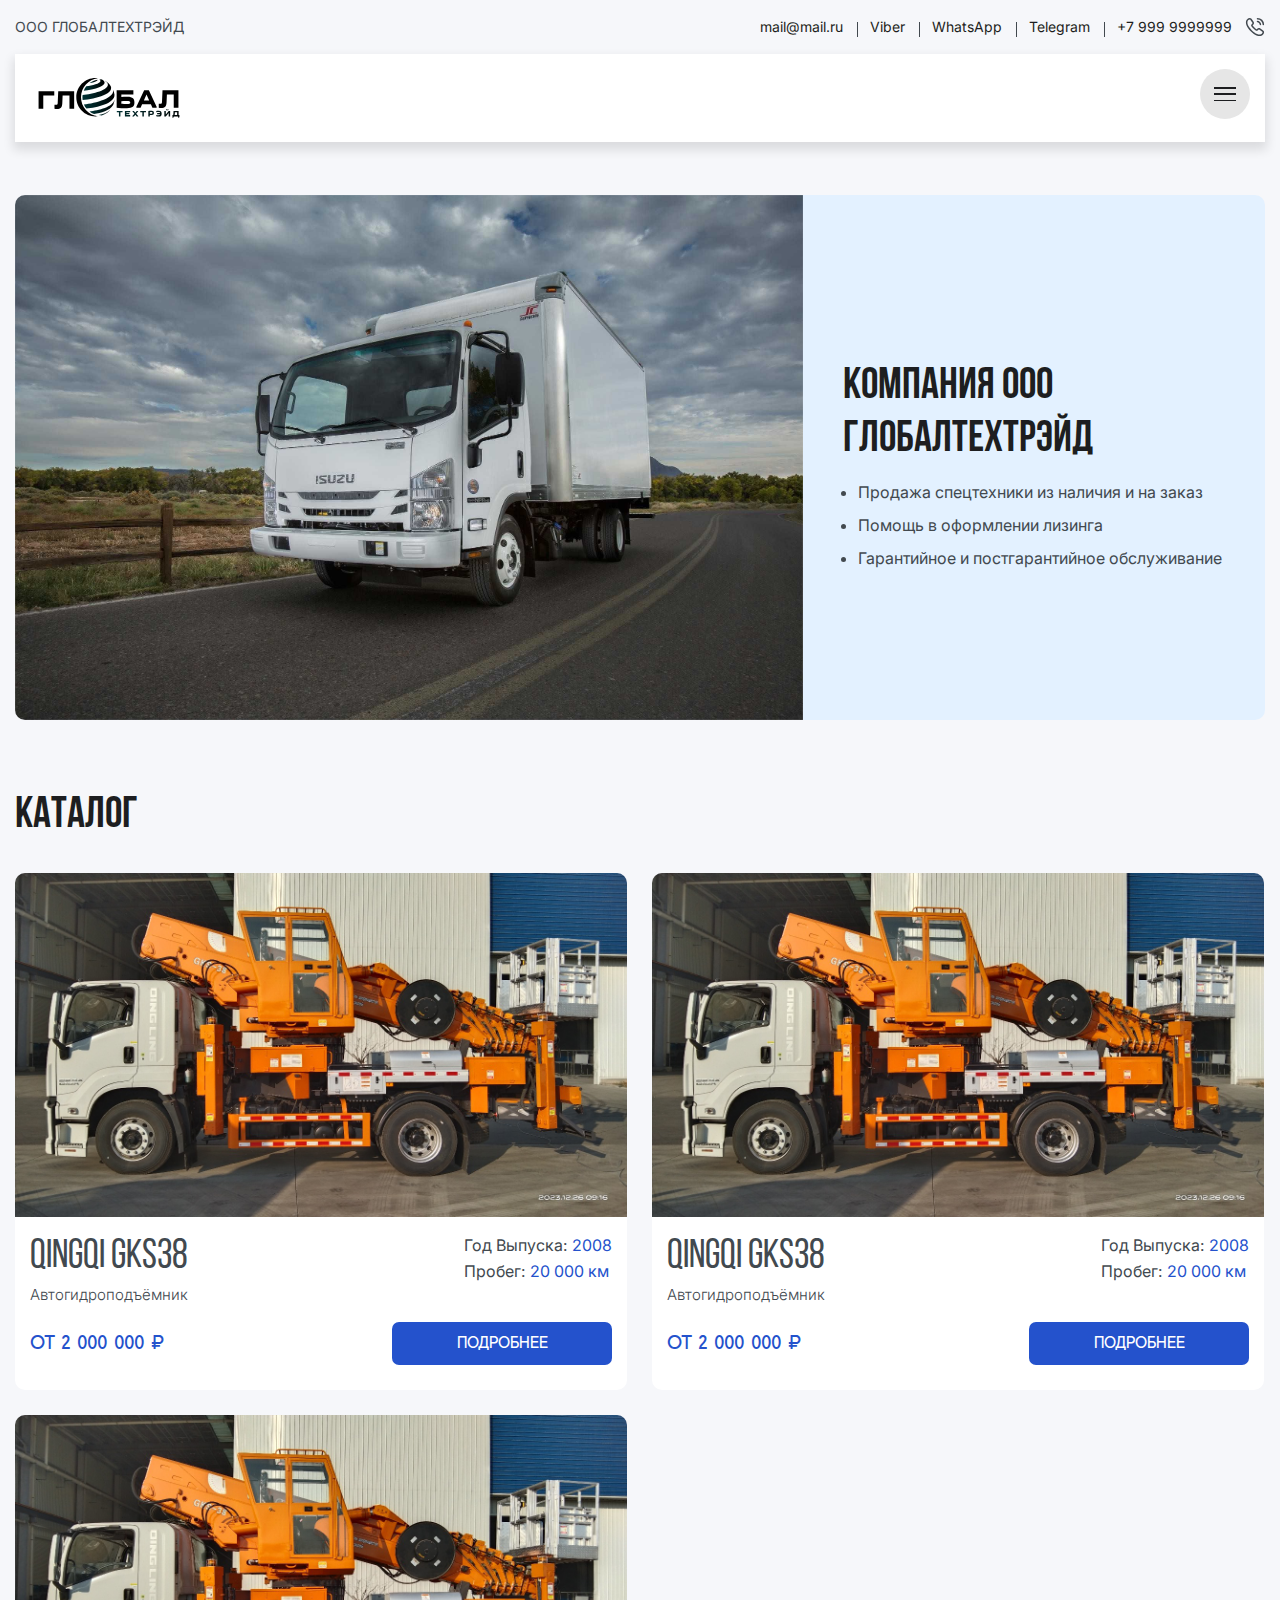
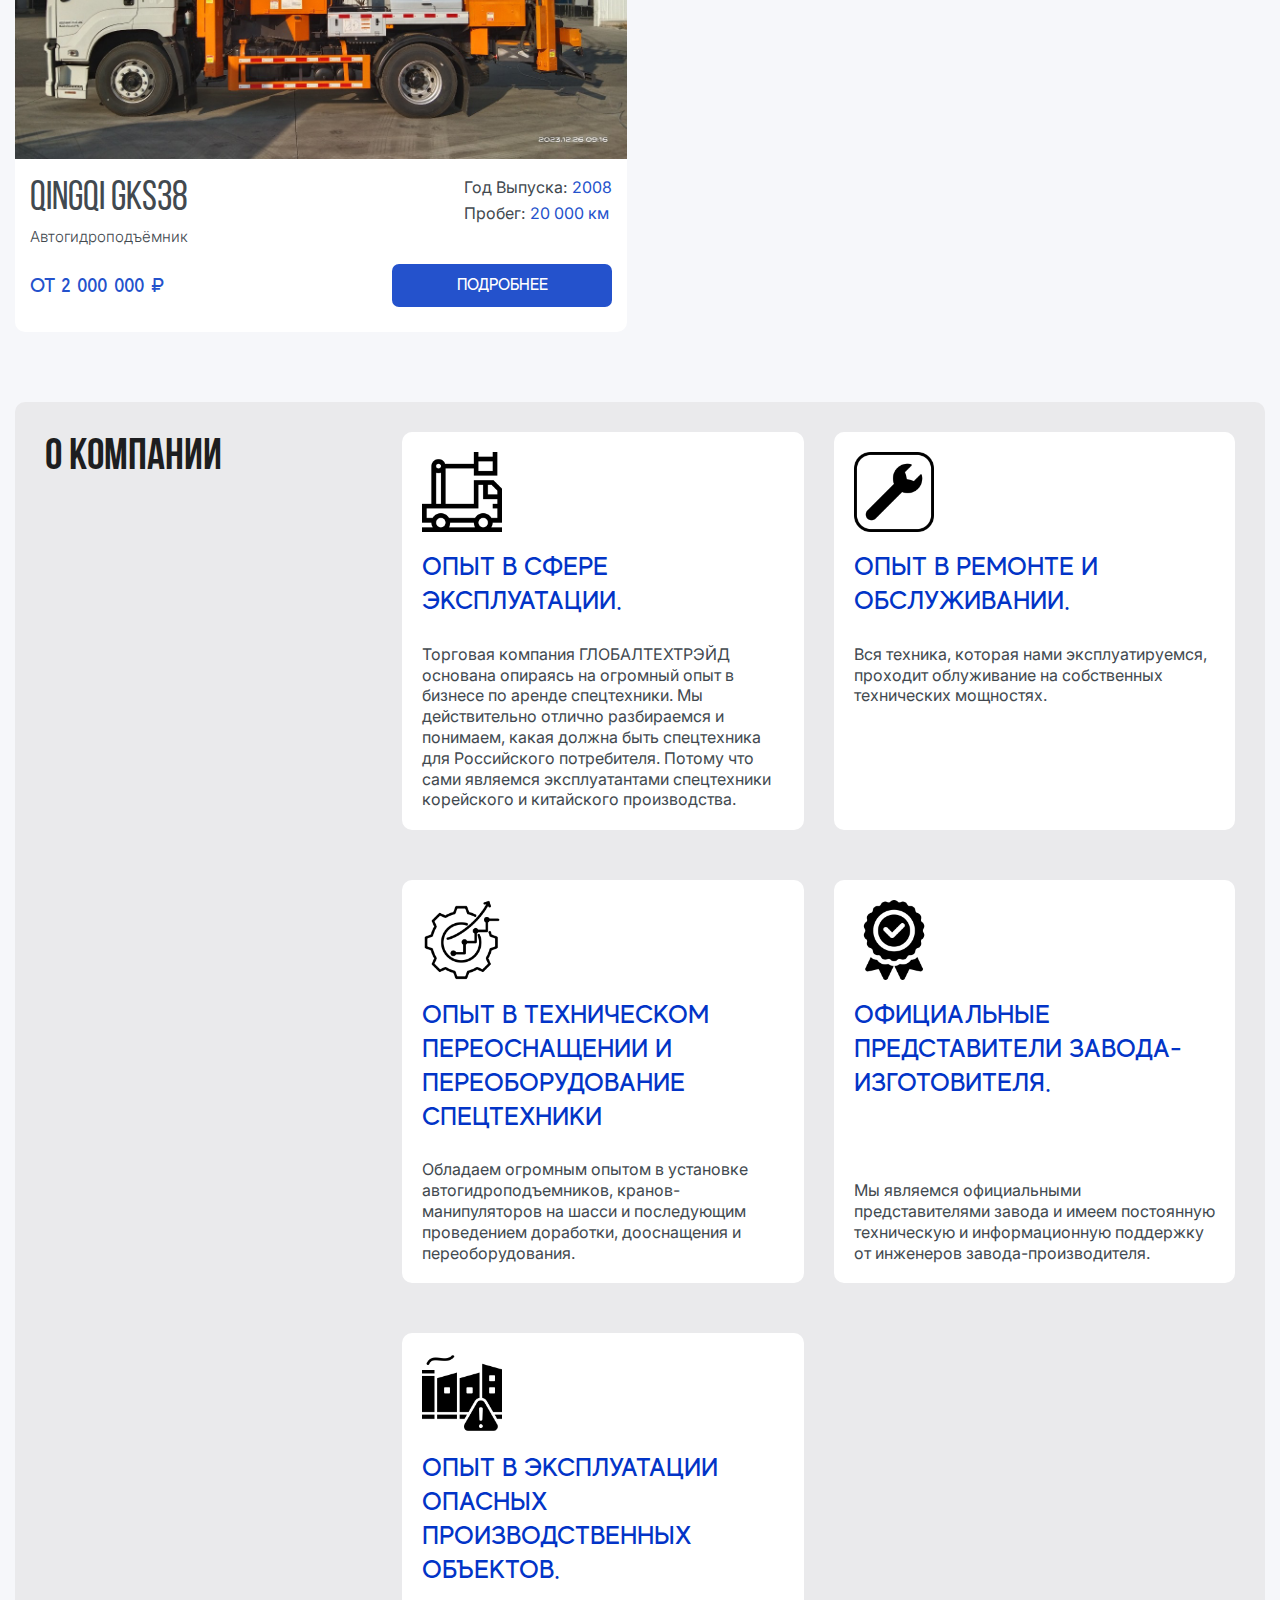
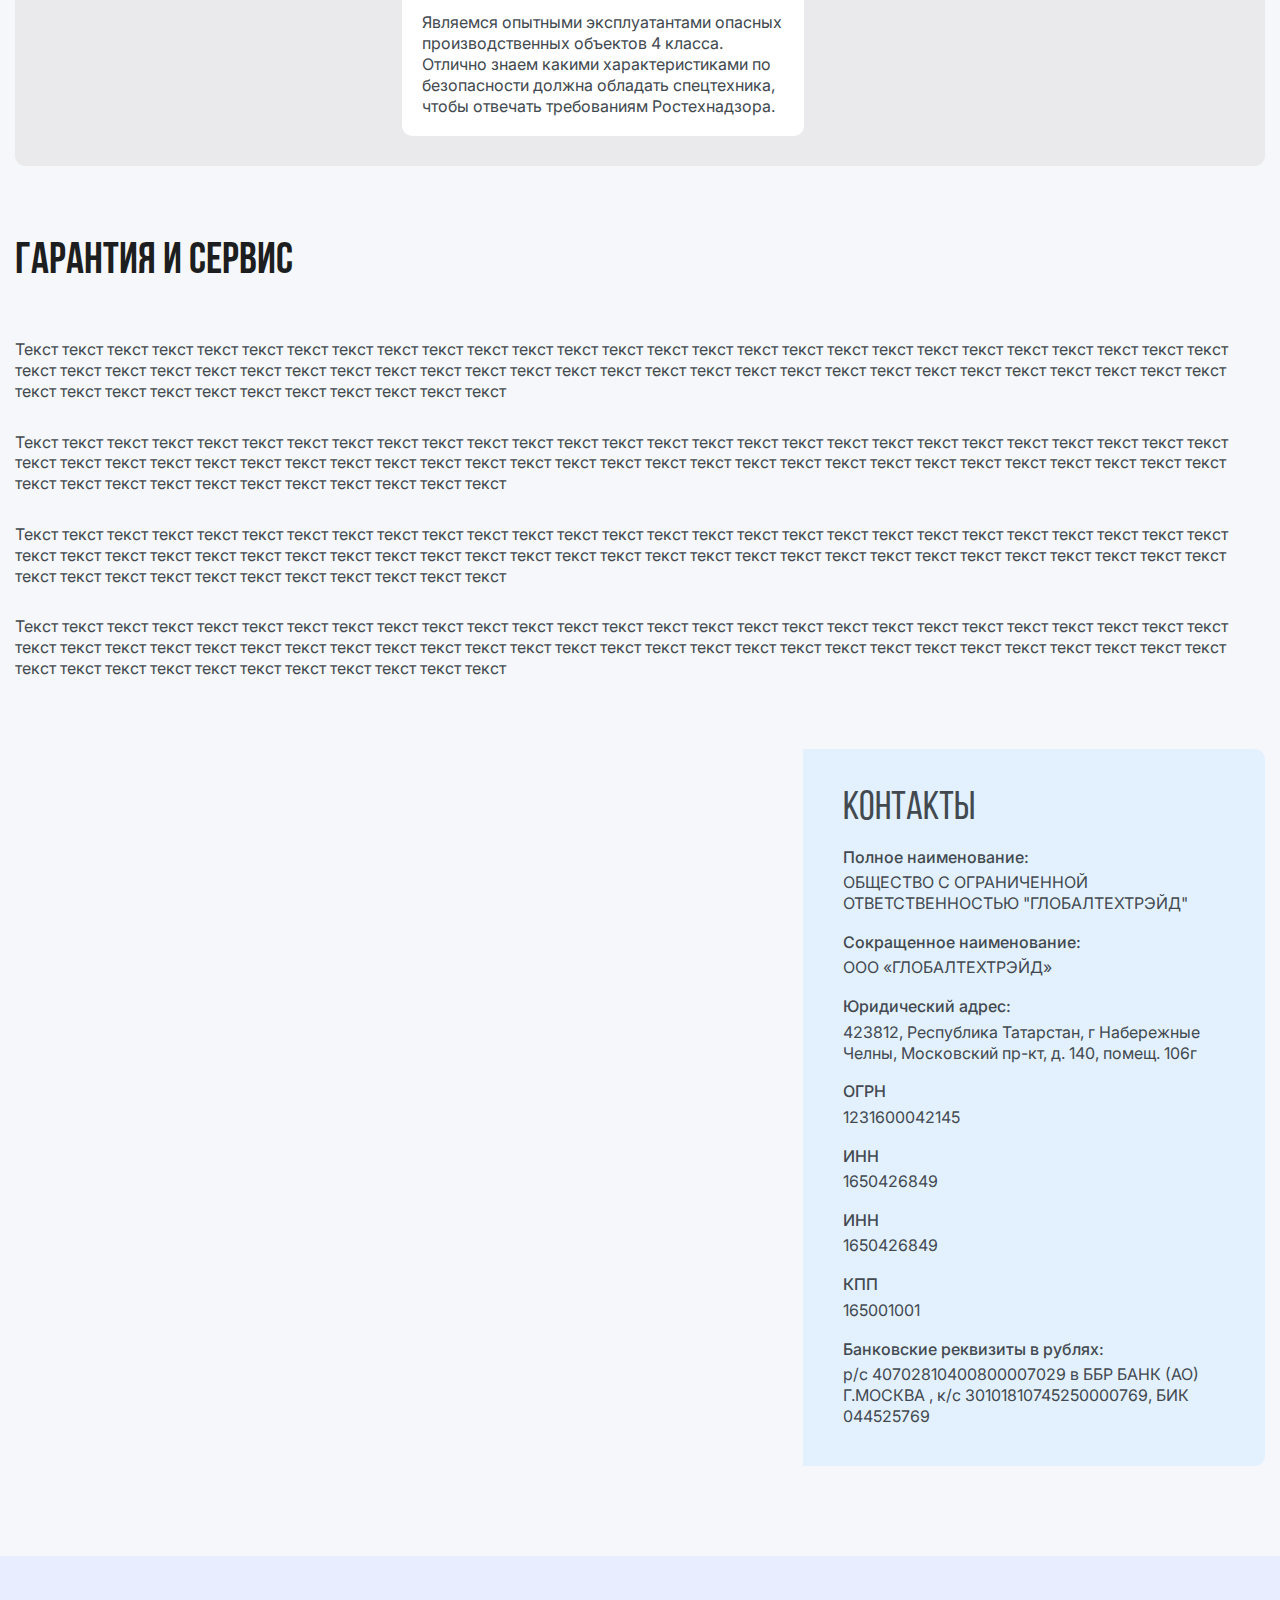
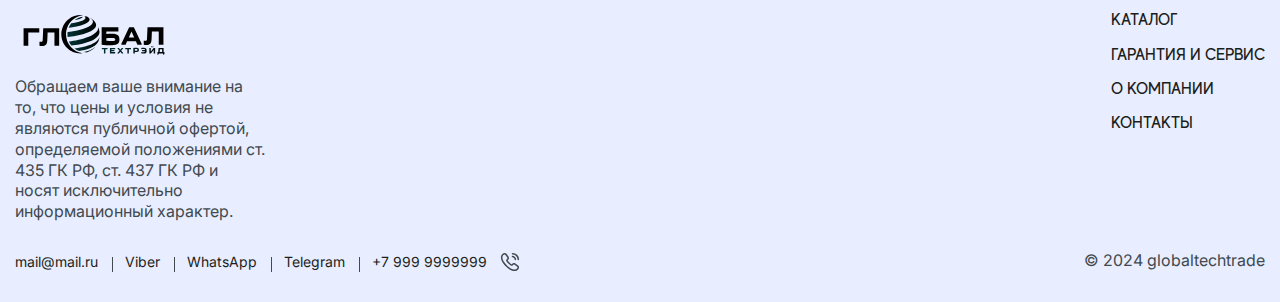
==== commit f47381f0: "add new blocks" ====
--- a/index.html
+++ b/index.html
@@ -3,7 +3,8 @@
   <head>
     <meta charset="UTF-8" />
     <meta name="viewport" content="width=device-width, initial-scale=1.0, user-scalable=no" />
-    <title>Прототип 2</title>
+    <title>ГЛОБАЛТЕХТРЭЙД</title>
+    <link rel="icon" href="img/favicon.ai" />
     <link rel="stylesheet" href="css/style.css" />
     <script defer src="js/header.js"></script>
   </head>
@@ -14,8 +15,7 @@
           <div class="header__top top-header">
             <div class="top-header__left">
               <div class="top-header__text _dop-text">
-                <span>Текст текст текст</span>
-                <span>Текст текст текст текст</span>
+                <span>ООО ГЛОБАЛТЕХТРЭЙД</span>
               </div>
             </div>
             <nav class="top-header__menu">
@@ -144,21 +144,24 @@
               </div>
 
               <div class="body-header__wrapper">
-                <a href="index.html" class="body-header__logo"> Логотип </a>
+                <a href="index.html" class="body-header__logo">
+                  <img src="img/logo2.svg" alt="logo" />
+                </a>
+
                 <nav class="body-header__menu menu">
                   <div class="menu__body">
                     <ul class="menu__list">
                       <li class="menu__item">
-                        <a href="" class="menu__link">Каталог</a>
+                        <a href="#catalog" class="menu__link">Каталог</a>
                       </li>
                       <li class="menu__item">
-                        <a href="" class="menu__link">Гарантия и сервис</a>
+                        <a href="#service" class="menu__link">Гарантия и сервис</a>
                       </li>
                       <li class="menu__item">
-                        <a href="" class="menu__link">О компании</a>
+                        <a href="#about" class="menu__link">О компании</a>
                       </li>
                       <li class="menu__item">
-                        <a href="" class="menu__link">Контакты</a>
+                        <a href="#contacts" class="menu__link">Контакты</a>
                       </li>
                     </ul>
                   </div>
@@ -171,22 +174,22 @@
               <ul class="mob-menu__list">
                 <li class="mob-menu__item">
                   <div class="accordion__item-fake">
-                    <a href="" class="mob-menu__link">Каталог</a>
+                    <a href="#catalog" class="mob-menu__link">Каталог</a>
                   </div>
                 </li>
                 <li class="mob-menu__item">
                   <div class="accordion__item-fake">
-                    <a href="" class="mob-menu__link">Гарантия и сервис</a>
+                    <a href="#service" class="mob-menu__link">Гарантия и сервис</a>
                   </div>
                 </li>
                 <li class="mob-menu__item">
                   <div class="accordion__item-fake">
-                    <a href="" class="mob-menu__link">О компании</a>
+                    <a href="#about" class="mob-menu__link">О компании</a>
                   </div>
                 </li>
                 <li class="mob-menu__item">
                   <div class="accordion__item-fake">
-                    <a href="" class="mob-menu__link">Контакты</a>
+                    <a href="#contacts" class="mob-menu__link">Контакты</a>
                   </div>
                 </li>
               </ul>
@@ -201,12 +204,14 @@
               <img src="img/main/1.jpg" alt="bg" />
             </div>
             <div class="intro__right">
-              <h4 class="intro__suptitle">текст текст текст</h4>
-              <h1 class="intro__title _h2">Самый главный заголовок</h1>
-              <p class="_par">
-                текст текст текст текст текст текст текст текст текст текст текст текст текст текст
-                текст текст текст текст текст текст текст текст текст текст текст текст текст текст
-              </p>
+              <h1 class="intro__title _h2">Компания ООО ГЛОБАЛТЕХТРЭЙД</h1>
+              <nav>
+                <ul class="intro__nav">
+                  <li class="_par">Продажа спецтехники из наличия и на заказ</li>
+                  <li class="_par">Помощь в оформлении лизинга</li>
+                  <li class="_par">Гарантийное и постгарантийное обслуживание</li>
+                </ul>
+              </nav>
             </div>
           </div>
         </section>
@@ -240,7 +245,7 @@
 
                   <div class="catalog__bottom">
                     <div class="catalog__price">От 2 000 000 ₽</div>
-                    <div class="catalog__button _btn">подробнее</div>
+                    <a href="product1.html" class="catalog__button _btn">подробнее</a>
                   </div>
                 </div>
               </article>
@@ -270,7 +275,7 @@
 
                   <div class="catalog__bottom">
                     <div class="catalog__price">От 2 000 000 ₽</div>
-                    <div class="catalog__button _btn">подробнее</div>
+                    <a href="product2.html" class="catalog__button _btn">подробнее</a>
                   </div>
                 </div>
               </article>
@@ -300,14 +305,268 @@
 
                   <div class="catalog__bottom">
                     <div class="catalog__price">От 2 000 000 ₽</div>
-                    <div class="catalog__button _btn">подробнее</div>
+                    <a href="product3.html" class="catalog__button _btn">подробнее</a>
                   </div>
                 </div>
               </article>
+            </div>
+          </div>
+        </section>
+        <section id="about" class="about">
+          <div class="about__container">
+            <div class="about__wrapper">
+              <div class="about__left">
+                <h2 class="about__title _h2">О компании</h2>
+              </div>
+              <div class="about__body">
+                <article class="about__item">
+                  <div class="about__icon">
+                    <img src="img/about/1.png" alt="about-icon" />
+                  </div>
+                  <h3 class="about__name _h4">Опыт в сфере эксплуатации.</h3>
+                  <p class="about__description _par">
+                    Торговая компания ГЛОБАЛТЕХТРЭЙД основана опираясь на огромный опыт в бизнесе по
+                    аренде спецтехники. Мы действительно отлично разбираемся и понимаем, какая
+                    должна быть спецтехника для Российского потребителя. Потому что сами являемся
+                    эксплуатантами спецтехники корейского и китайского производства.
+                  </p>
+                </article>
+                <article class="about__item">
+                  <div class="about__icon">
+                    <img src="img/about/2.png" alt="about-icon" />
+                  </div>
+                  <h3 class="about__name _h4">Опыт в ремонте и обслуживании.</h3>
+                  <p class="about__description _par">
+                    Вся техника, которая нами эксплуатируемся, проходит облуживание на собственных
+                    технических мощностях.
+                  </p>
+                </article>
+                <article class="about__item">
+                  <div class="about__icon">
+                    <img src="img/about/3.png" alt="about-icon" />
+                  </div>
+                  <h3 class="about__name _h4">
+                    Опыт в техническом переоснащении и переоборудование спецтехники
+                  </h3>
+                  <p class="about__description _par">
+                    Обладаем огромным опытом в установке автогидроподъемников, кранов-манипуляторов
+                    на шасси и последующим проведением доработки, дооснащения и переоборудования.
+                  </p>
+                </article>
+                <article class="about__item about__item_m">
+                  <div class="about__icon">
+                    <img src="img/about/4.png" alt="about-icon" />
+                  </div>
+                  <h3 class="about__name _h4">Официальные представители завода-изготовителя.</h3>
+                  <p class="about__description _par">
+                    Мы являемся официальными представителями завода и имеем постоянную техническую и
+                    информационную поддержку от инженеров завода-производителя.
+                  </p>
+                </article>
+                <article class="about__item">
+                  <div class="about__icon">
+                    <img src="img/about/5.png" alt="about-icon" />
+                  </div>
+                  <h3 class="about__name _h4">
+                    Опыт в эксплуатации опасных производственных объектов.
+                  </h3>
+                  <p class="about__description _par">
+                    Являемся опытными эксплуатантами опасных производственных объектов 4 класса.
+                    Отлично знаем какими характеристиками по безопасности должна обладать
+                    спецтехника, чтобы отвечать требованиям Ростехнадзора.
+                  </p>
+                </article>
+              </div>
+            </div>
+          </div>
+        </section>
+        <section id="service" class="service">
+          <div class="service__container">
+            <h2 class="service__title _h2">Гарантия и сервис</h2>
+            <div class="service__body _par">
+              <p>
+                Текст текст текст текст текст текст текст текст текст текст текст текст текст текст
+                текст текст текст текст текст текст текст текст текст текст текст текст текст текст
+                текст текст текст текст текст текст текст текст текст текст текст текст текст текст
+                текст текст текст текст текст текст текст текст текст текст текст текст текст текст
+                текст текст текст текст текст текст текст текст текст
+              </p>
+              <p>
+                Текст текст текст текст текст текст текст текст текст текст текст текст текст текст
+                текст текст текст текст текст текст текст текст текст текст текст текст текст текст
+                текст текст текст текст текст текст текст текст текст текст текст текст текст текст
+                текст текст текст текст текст текст текст текст текст текст текст текст текст текст
+                текст текст текст текст текст текст текст текст текст
+              </p>
+              <p>
+                Текст текст текст текст текст текст текст текст текст текст текст текст текст текст
+                текст текст текст текст текст текст текст текст текст текст текст текст текст текст
+                текст текст текст текст текст текст текст текст текст текст текст текст текст текст
+                текст текст текст текст текст текст текст текст текст текст текст текст текст текст
+                текст текст текст текст текст текст текст текст текст
+              </p>
+              <p>
+                Текст текст текст текст текст текст текст текст текст текст текст текст текст текст
+                текст текст текст текст текст текст текст текст текст текст текст текст текст текст
+                текст текст текст текст текст текст текст текст текст текст текст текст текст текст
+                текст текст текст текст текст текст текст текст текст текст текст текст текст текст
+                текст текст текст текст текст текст текст текст текст
+              </p>
+            </div>
+          </div>
+        </section>
+        <section id="contacts" class="contacts">
+          <div class="contacts__container">
+            <div class="contacts__left">
+              <div class="contacts__wrapper">
+                <div class="contacts__map" id="map"></div>
+              </div>
+            </div>
+            <div class="contacts__right">
+              <div class="contacts__content">
+                <div class="contacts__title _h3">Контакты</div>
+                <div class="contacts__body">
+                  <article class="contacts__values">
+                    <h5 class="contacts__name">Полное наименование:</h5>
+                    <p class="contacts__value">
+                      ОБЩЕСТВО С ОГРАНИЧЕННОЙ ОТВЕТСТВЕННОСТЬЮ "ГЛОБАЛТЕХТРЭЙД"
+                    </p>
+                  </article>
+                  <article class="contacts__values">
+                    <h5 class="contacts__name">Сокращенное наименование:</h5>
+                    <p class="contacts__value">ООО «ГЛОБАЛТЕХТРЭЙД»</p>
+                  </article>
+                  <article class="contacts__values">
+                    <h5 class="contacts__name">Юридический адрес:</h5>
+                    <p class="contacts__value">
+                      423812, Республика Татарстан, г Набережные Челны, Московский пр-кт, д. 140,
+                      помещ. 106г
+                    </p>
+                  </article>
+                  <article class="contacts__values">
+                    <h5 class="contacts__name">ОГРН</h5>
+                    <p class="contacts__value">1231600042145</p>
+                  </article>
+                  <article class="contacts__values">
+                    <h5 class="contacts__name">ИНН</h5>
+                    <p class="contacts__value">1650426849</p>
+                  </article>
+                  <article class="contacts__values">
+                    <h5 class="contacts__name">ИНН</h5>
+                    <p class="contacts__value">1650426849</p>
+                  </article>
+                  <article class="contacts__values">
+                    <h5 class="contacts__name">КПП</h5>
+                    <p class="contacts__value">165001001</p>
+                  </article>
+                  <article class="contacts__values">
+                    <h5 class="contacts__name">Банковские реквизиты в рублях:</h5>
+                    <p class="contacts__value">
+                      р/с 40702810400800007029 в ББР БАНК (АО) Г.МОСКВА , к/с 30101810745250000769,
+                      БИК 044525769
+                    </p>
+                  </article>
+                </div>
+              </div>
             </div>
           </div>
         </section>
       </main>
+      <footer class="footer">
+        <div class="footer__container">
+          <div class="footer__top">
+            <div class="footer__column">
+              <a href="/" class="footer__logo">
+                <img src="img/logo2.svg" alt="logo" />
+              </a>
+              <p class="footer__text _par">
+                Обращаем ваше внимание на то, что цены и условия не являются публичной офертой,
+                определяемой положениями ст. 435 ГК РФ, ст. 437 ГК РФ и носят исключительно
+                информационный характер.
+              </p>
+            </div>
+            <div class="footer__column">
+              <nav class="footer__menu">
+                <ul class="footer__list">
+                  <li class="footer__item">
+                    <a class="footer__link" href="#catalog">Каталог</a>
+                  </li>
+                  <li class="footer__item">
+                    <a class="footer__link" href="#about">Гарантия и сервис</a>
+                  </li>
+                  <li class="footer__item">
+                    <a class="footer__link" href="#service">О компании </a>
+                  </li>
+                  <li class="footer__item">
+                    <a class="footer__link" href="#contacts">Контакты</a>
+                  </li>
+                </ul>
+              </nav>
+            </div>
+          </div>
+          <div class="footer__bottom">
+            <nav class="top-header__menu">
+              <ul class="top-header__list">
+                <li class="top-header__item">
+                  <a href="" class="top-header__link _dop-text">mail@mail.ru</a>
+                </li>
+                <li class="top-header__item">
+                  <a href="" class="top-header__link _dop-text">Viber</a>
+                </li>
+                <li class="top-header__item">
+                  <a href="" class="top-header__link _dop-text">WhatsApp</a>
+                </li>
+                <li class="top-header__item">
+                  <a href="" class="top-header__link _dop-text">Telegram</a>
+                </li>
+                <li class="top-header__item">
+                  <a href="" class="top-header__link _dop-text">
+                    <span>+7 999 9999999</span>
+                    <svg
+                      width="20.000000"
+                      height="20.000000"
+                      viewBox="0 0 20 20"
+                      fill="none"
+                      xmlns="http://www.w3.org/2000/svg"
+                      xmlns:xlink="http://www.w3.org/1999/xlink"
+                    >
+                      <path
+                        d="M18.0996 16.1836C17.958 16.4844 17.7744 16.7695 17.5322 17.0352C17.124 17.4844 16.6748 17.8086 16.166 18.0195C15.666 18.2266 15.124 18.3359 14.541 18.3359C13.6914 18.3359 12.7822 18.1328 11.8242 17.7266C10.8662 17.3164 9.90723 16.7695 8.95801 16.0781C7.99902 15.375 7.09082 14.6016 6.22461 13.7422C5.36621 12.875 4.59082 11.9688 3.89941 11.0195C3.21582 10.0664 2.66602 9.11719 2.26562 8.17578C1.86621 7.22656 1.66602 6.31641 1.66602 5.45312C1.66602 4.88281 1.76562 4.34375 1.96582 3.84375C2.16602 3.33594 2.48242 2.86719 2.9248 2.45312C3.45801 1.92578 4.04102 1.66797 4.65723 1.66797C4.89062 1.66797 5.12402 1.71875 5.33301 1.81641C5.5498 1.91797 5.74121 2.06641 5.89062 2.28516L7.82422 5.00781C7.97461 5.21875 8.08301 5.41016 8.15723 5.59375C8.23242 5.76953 8.27441 5.94141 8.27441 6.10156C8.27441 6.30078 8.21582 6.5 8.09961 6.69141C7.99121 6.88281 7.83301 7.08594 7.63281 7.28516L6.99902 7.94141C6.90723 8.03516 6.86621 8.14453 6.86621 8.27734C6.86621 8.34375 6.87402 8.40234 6.89062 8.46875C6.93262 8.57812 6.98535 8.6875 7.04785 8.78906C7.20312 9.03906 7.43164 9.34375 7.73242 9.70312C8.10742 10.1328 8.50781 10.5781 8.94141 11.0195C9.39062 11.4609 9.82422 11.8672 10.2656 12.2422C10.6992 12.6094 11.0576 12.8594 11.3408 13.0078C11.3828 13.0273 11.4326 13.0508 11.4912 13.0781C11.5576 13.1016 11.624 13.1094 11.6992 13.1094C11.8408 13.1094 11.9492 13.0586 12.041 12.9688L12.6748 12.3438C12.8828 12.1328 13.083 11.9766 13.2744 11.875C13.4658 11.7578 13.6572 11.7031 13.8662 11.7031C14.0244 11.7031 14.1914 11.7344 14.374 11.8086C14.5576 11.8828 14.749 11.9922 14.958 12.1328L17.7158 14.0938C17.9326 14.2422 18.083 14.418 18.1748 14.625C18.2578 14.8359 18.3076 15.043 18.3076 15.2773C18.3076 15.5781 18.2412 15.8828 18.0996 16.1836Z"
+                        stroke="#42494F"
+                        stroke-opacity="1.000000"
+                        stroke-width="1.500000"
+                      />
+                      <path
+                        d="M15.417 7.50391C15.417 7.00391 15.0254 6.23438 14.4414 5.60938C13.9082 5.03516 13.2002 4.58594 12.5 4.58594"
+                        stroke="#42494F"
+                        stroke-opacity="1.000000"
+                        stroke-width="1.500000"
+                        stroke-linejoin="round"
+                        stroke-linecap="round"
+                      />
+                      <path
+                        d="M18.333 7.5C18.333 4.27734 15.7246 1.66797 12.5 1.66797"
+                        stroke="#42494F"
+                        stroke-opacity="1.000000"
+                        stroke-width="1.500000"
+                        stroke-linejoin="round"
+                        stroke-linecap="round"
+                      />
+                      <g opacity="0.000000" />
+                    </svg>
+                  </a>
+                </li>
+              </ul>
+            </nav>
+            <div class="footer__copy">© 2024 globaltechtrade</div>
+          </div>
+        </div>
+      </footer>
     </div>
+    <script
+      src="https://api-maps.yandex.ru/2.1/?apikey=1d78f38b-7c7e-4d74-8531-c414704d6626&lang=ru_RU"
+      type="text/javascript"
+    ></script>
+    <script src="js/map.js"></script>
   </body>
 </html>
--- a/css/style.css
+++ b/css/style.css
@@ -453,6 +453,7 @@
 }
 
 .header {
+  z-index: 2;
   position: relative;
 }
 
@@ -680,6 +681,8 @@
 
 .body-header__wrapper {
   padding: 26px 30px;
+  height: 88px;
+  overflow: hidden;
   display: -webkit-box;
   display: -ms-flexbox;
   display: flex;
@@ -706,6 +709,7 @@
 @media (max-width: 767px) {
   .body-header__wrapper {
     width: 100vw;
+    height: 82px;
     -webkit-box-pack: start;
         -ms-flex-pack: start;
             justify-content: start;
@@ -714,10 +718,8 @@
   }
 }
 
-@media (max-width: 767px) {
-  .body-header__logo img {
-    width: 108px;
-  }
+.body-header__logo img {
+  width: 158px;
 }
 
 @media (max-width: 1360px) {
@@ -807,7 +809,7 @@
   position: relative;
   cursor: pointer;
   font-family: "Inter";
-  font-size: 15px;
+  font-size: 18px;
   font-weight: 500;
   color: #1d1e20;
   display: -webkit-box;
@@ -1118,7 +1120,7 @@
 
 @media (max-width: 767px) {
   .mob-menu__body {
-    top: 136px;
+    top: 118px;
   }
 }
 
@@ -1306,8 +1308,8 @@
 
 .intro__left {
   -webkit-box-flex: 0;
-      -ms-flex: 0 1 65%;
-          flex: 0 1 65%;
+      -ms-flex: 0 1 63%;
+          flex: 0 1 63%;
 }
 
 .intro__left img {
@@ -1321,10 +1323,28 @@
   }
 }
 
+.intro__nav {
+  display: -webkit-box;
+  display: -ms-flexbox;
+  display: flex;
+  -webkit-box-orient: vertical;
+  -webkit-box-direction: normal;
+      -ms-flex-direction: column;
+          flex-direction: column;
+  gap: 12px;
+  list-style-type: disc;
+  list-style: disc;
+  padding-left: 15px;
+}
+
+.intro__nav li {
+  list-style: disc;
+}
+
 .intro__right {
   -webkit-box-flex: 0;
-      -ms-flex: 0 1 35%;
-          flex: 0 1 35%;
+      -ms-flex: 0 1 37%;
+          flex: 0 1 37%;
   background-color: #e3f1ff;
   border-radius: 0px 10px 10px 0px;
   display: -webkit-box;
@@ -1361,7 +1381,7 @@
 }
 
 .catalog {
-  margin-bottom: 40px;
+  margin-bottom: 70px;
 }
 
 .catalog__title {
@@ -1381,6 +1401,7 @@
   -webkit-box-flex: 0;
       -ms-flex: 0 1 calc(50% - 13px);
           flex: 0 1 calc(50% - 13px);
+  border-radius: 10px;
   cursor: pointer;
   -webkit-transition: -webkit-transform 0.3s;
   transition: -webkit-transform 0.3s;
@@ -1411,6 +1432,7 @@
 
 .catalog__image img {
   width: 100%;
+  border-radius: 10px 10px 0px 0px;
 }
 
 .catalog__image::before {
@@ -1429,6 +1451,7 @@
 .catalog__content {
   background-color: #ffffff;
   padding: 20px 15px 25px 15px;
+  border-radius: 0px 0px 10px 10px;
 }
 
 .catalog__name {
@@ -1558,6 +1581,648 @@
   width: 20px;
 }
 
+.about {
+  margin-bottom: 70px;
+}
+
+.about__wrapper {
+  display: -webkit-box;
+  display: -ms-flexbox;
+  display: flex;
+  background-color: #eaeaec;
+  border-radius: 10px;
+  padding: 30px;
+}
+
+@media (max-width: 992px) {
+  .about__wrapper {
+    -webkit-box-orient: vertical;
+    -webkit-box-direction: normal;
+        -ms-flex-direction: column;
+            flex-direction: column;
+    gap: 40px;
+  }
+}
+
+@media (max-width: 767px) {
+  .about__wrapper {
+    padding: 30px 15px;
+  }
+}
+
+.about__left {
+  -webkit-box-flex: 0;
+      -ms-flex: 0 1 30%;
+          flex: 0 1 30%;
+}
+
+.about__body {
+  -webkit-box-flex: 0;
+      -ms-flex: 0 1 70%;
+          flex: 0 1 70%;
+  display: -webkit-box;
+  display: -ms-flexbox;
+  display: flex;
+  -ms-flex-wrap: wrap;
+      flex-wrap: wrap;
+  gap: 30px;
+  row-gap: 50px;
+}
+
+@media (max-width: 767px) {
+  .about__body {
+    -webkit-box-orient: vertical;
+    -webkit-box-direction: normal;
+        -ms-flex-direction: column;
+            flex-direction: column;
+    row-gap: 30px;
+  }
+}
+
+.about__item {
+  -webkit-box-flex: 0;
+      -ms-flex: 0 1 calc(50% - 15px);
+          flex: 0 1 calc(50% - 15px);
+  display: -webkit-box;
+  display: -ms-flexbox;
+  display: flex;
+  -webkit-box-orient: vertical;
+  -webkit-box-direction: normal;
+      -ms-flex-direction: column;
+          flex-direction: column;
+  gap: 18px;
+  background-color: #ffffff;
+  border-radius: 10px;
+  padding: 20px;
+}
+
+.about__item_m .about__name {
+  -webkit-box-flex: 1;
+      -ms-flex: 1 1 auto;
+          flex: 1 1 auto;
+}
+
+.about__icon img {
+  width: 80px;
+}
+
+.about__name {
+  font-size: 26px;
+  font-weight: 500;
+  line-height: 130%;
+  letter-spacing: 0%;
+  text-align: left;
+  text-transform: uppercase;
+  color: #0234c7;
+  font-family: "Made";
+  margin-bottom: 8px;
+}
+
+.product {
+  position: relative;
+  z-index: 0;
+}
+
+.product__top {
+  margin-top: 40px;
+  display: -webkit-box;
+  display: -ms-flexbox;
+  display: flex;
+  gap: 30px;
+  -webkit-box-align: start;
+      -ms-flex-align: start;
+          align-items: flex-start;
+}
+
+@media (max-width: 1020px) {
+  .product__top {
+    -webkit-box-orient: vertical;
+    -webkit-box-direction: normal;
+        -ms-flex-direction: column;
+            flex-direction: column;
+  }
+}
+
+.product__slider {
+  width: 952px;
+  height: 576px;
+  overflow: hidden;
+  position: relative;
+  z-index: 0;
+  border-radius: 10px;
+}
+
+@media (max-width: 1360px) {
+  .product__slider {
+    width: 666px;
+    height: 403px;
+  }
+}
+
+@media (max-width: 992px) {
+  .product__slider {
+    width: 100%;
+    height: auto;
+    border-radius: 0;
+  }
+}
+
+.product__body {
+  width: 952px;
+}
+
+.product__body h3 {
+  margin-bottom: 30px;
+}
+
+@media (max-width: 992px) {
+  .product__body {
+    margin-top: 40px;
+    width: 100%;
+  }
+}
+
+.product__line {
+  margin: 20px 0px;
+  border-bottom: 1px solid #e1e1e1;
+}
+
+.product__description {
+  display: -webkit-box;
+  display: -ms-flexbox;
+  display: flex;
+  -webkit-box-orient: vertical;
+  -webkit-box-direction: normal;
+      -ms-flex-direction: column;
+          flex-direction: column;
+  gap: 20px;
+}
+
+.product__wrapper {
+  display: -ms-grid;
+  display: grid;
+  -ms-grid-columns: (1fr)[1];
+      grid-template-columns: repeat(1, 1fr);
+  grid-auto-flow: column;
+}
+
+@media (max-width: 1360px) {
+  .product .cards-padingation {
+    bottom: 20px;
+  }
+}
+
+.product__reg {
+  color: #aab1b7;
+  font-family: Inter;
+  font-size: 14px;
+  font-weight: 400;
+  line-height: 120%;
+  letter-spacing: 0%;
+  margin-top: 18px;
+  display: block;
+  padding-left: 660px;
+  text-decoration: underline;
+}
+
+@media (max-width: 1360px) {
+  .product__reg {
+    padding-left: 512px;
+  }
+}
+
+@media (max-width: 992px) {
+  .product__reg {
+    padding-left: 20px;
+    margin-top: 13px;
+  }
+}
+
+@media (max-width: 767px) {
+  .product__reg {
+    padding-left: 0;
+  }
+}
+
+.product__slide {
+  position: relative;
+  height: 100%;
+  background-color: #ffffff;
+  display: -webkit-box;
+  display: -ms-flexbox;
+  display: flex;
+  -webkit-box-pack: center;
+      -ms-flex-pack: center;
+          justify-content: center;
+}
+
+.product__slide img {
+  width: 100%;
+  border-radius: 10px;
+  aspect-ratio: 16 / 9;
+}
+
+@media (max-width: 992px) {
+  .product__slide img {
+    border-radius: 0;
+  }
+}
+
+.product__vertical {
+  width: 37% !important;
+  aspect-ratio: 9 / 16;
+}
+
+.product__arrow_next {
+  display: -webkit-box;
+  display: -ms-flexbox;
+  display: flex;
+  width: 60px;
+  height: 40px;
+  -webkit-box-align: center;
+      -ms-flex-align: center;
+          align-items: center;
+  -webkit-box-pack: center;
+      -ms-flex-pack: center;
+          justify-content: center;
+  border-radius: 20px;
+  position: absolute;
+  background-color: #0233c7c8;
+  cursor: pointer;
+  top: 50%;
+  -webkit-transform: translate(0, -50%);
+          transform: translate(0, -50%);
+  right: 20px;
+}
+
+.product__arrow_next svg {
+  width: 40px;
+}
+
+.product__arrow_next:hover {
+  background-color: #0234c7;
+}
+
+.product__arrow_prev {
+  display: -webkit-box;
+  display: -ms-flexbox;
+  display: flex;
+  width: 60px;
+  height: 40px;
+  -webkit-box-align: center;
+      -ms-flex-align: center;
+          align-items: center;
+  -webkit-box-pack: center;
+      -ms-flex-pack: center;
+          justify-content: center;
+  border-radius: 20px;
+  -webkit-transform: translate(0, -50%);
+          transform: translate(0, -50%);
+  position: absolute;
+  background-color: #0233c7c8;
+  cursor: pointer;
+  top: 50%;
+  left: 20px;
+}
+
+.product__arrow_prev svg {
+  width: 40px;
+  -webkit-transform: rotate(180deg);
+          transform: rotate(180deg);
+}
+
+.product__arrow_prev:hover {
+  background-color: #0234c7;
+}
+
+.product__sidebar {
+  -webkit-box-flex: 1;
+      -ms-flex: 1 1 auto;
+          flex: 1 1 auto;
+  background-color: #ffffff;
+  padding: 30px;
+  border-radius: 10px;
+}
+
+@media (max-width: 992px) {
+  .product__sidebar {
+    width: 100%;
+  }
+}
+
+.product__sidebar-wrapper {
+  display: -webkit-box;
+  display: -ms-flexbox;
+  display: flex;
+  -webkit-box-orient: vertical;
+  -webkit-box-direction: normal;
+      -ms-flex-direction: column;
+          flex-direction: column;
+  gap: 15px;
+}
+
+.product__price {
+  font-size: 30px;
+  font-weight: 500;
+  margin-bottom: 20px;
+}
+
+.product__table {
+  display: -webkit-box;
+  display: -ms-flexbox;
+  display: flex;
+  -webkit-box-orient: vertical;
+  -webkit-box-direction: normal;
+      -ms-flex-direction: column;
+          flex-direction: column;
+  gap: 30px;
+}
+
+.product__row {
+  display: -webkit-box;
+  display: -ms-flexbox;
+  display: flex;
+  gap: 30px;
+}
+
+@media (max-width: 390px) {
+  .product__row {
+    font-size: 14px;
+  }
+}
+
+.product__name {
+  -webkit-box-flex: 0;
+      -ms-flex: 0 0 250px;
+          flex: 0 0 250px;
+  font-weight: 500;
+}
+
+@media (max-width: 767px) {
+  .product__name {
+    -webkit-box-flex: 0;
+        -ms-flex: 0 0 200px;
+            flex: 0 0 200px;
+  }
+}
+
+.product__value {
+  color: #42494f;
+}
+
+.service {
+  margin-bottom: 70px;
+}
+
+.service__title {
+  margin-bottom: 50px;
+}
+
+.service__body {
+  display: -webkit-box;
+  display: -ms-flexbox;
+  display: flex;
+  -webkit-box-orient: vertical;
+  -webkit-box-direction: normal;
+      -ms-flex-direction: column;
+          flex-direction: column;
+  gap: 30px;
+}
+
+.contacts__container {
+  display: -webkit-box;
+  display: -ms-flexbox;
+  display: flex;
+  border-radius: 10px;
+}
+
+@media (max-width: 992px) {
+  .contacts__container {
+    -webkit-box-orient: vertical;
+    -webkit-box-direction: reverse;
+        -ms-flex-direction: column-reverse;
+            flex-direction: column-reverse;
+  }
+}
+
+.contacts__left {
+  -webkit-box-flex: 0;
+      -ms-flex: 0 1 63%;
+          flex: 0 1 63%;
+  overflow: hidden;
+}
+
+.contacts__wrapper {
+  overflow: hidden;
+  border-radius: 10px 0px 0px 10px;
+  height: 100%;
+  width: 100%;
+}
+
+@media (max-width: 992px) {
+  .contacts__wrapper {
+    border-radius: 0px 0px 10px 10px;
+  }
+}
+
+.contacts__map {
+  width: 100%;
+  height: 100%;
+}
+
+@media (max-width: 992px) {
+  .contacts__map {
+    height: 400px;
+  }
+}
+
+.contacts__right {
+  -webkit-box-flex: 0;
+      -ms-flex: 0 1 37%;
+          flex: 0 1 37%;
+  background-color: #e3f1ff;
+  border-radius: 0px 10px 10px 0px;
+  display: -webkit-box;
+  display: -ms-flexbox;
+  display: flex;
+  -webkit-box-orient: vertical;
+  -webkit-box-direction: normal;
+      -ms-flex-direction: column;
+          flex-direction: column;
+  -webkit-box-pack: center;
+      -ms-flex-pack: center;
+          justify-content: center;
+  padding: 40px;
+}
+
+@media (max-width: 992px) {
+  .contacts__right {
+    border-radius: 10px 10px 0px 0px;
+    padding: 30px 20px;
+  }
+}
+
+.contacts__title {
+  margin-bottom: 20px;
+}
+
+.contacts__body {
+  display: -webkit-box;
+  display: -ms-flexbox;
+  display: flex;
+  -webkit-box-orient: vertical;
+  -webkit-box-direction: normal;
+      -ms-flex-direction: column;
+          flex-direction: column;
+  gap: 20px;
+}
+
+.contacts__values {
+  display: -webkit-box;
+  display: -ms-flexbox;
+  display: flex;
+  -webkit-box-orient: vertical;
+  -webkit-box-direction: normal;
+      -ms-flex-direction: column;
+          flex-direction: column;
+  gap: 7.5px;
+}
+
+.contacts__name {
+  font-weight: 500;
+}
+
+.contacts__value {
+  line-height: 130%;
+  color: #42494f;
+}
+
+.footer {
+  background-color: #e8eeff;
+  margin-top: 90px;
+  padding-bottom: 30px;
+}
+
+.footer__top {
+  display: -webkit-box;
+  display: -ms-flexbox;
+  display: flex;
+  -webkit-box-pack: justify;
+      -ms-flex-pack: justify;
+          justify-content: space-between;
+  margin-bottom: 30px;
+}
+
+@media (max-width: 767px) {
+  .footer__top {
+    display: block;
+  }
+}
+
+.footer__column {
+  max-width: 250px;
+}
+
+.footer__logo {
+  height: 120px;
+  overflow: hidden;
+  display: block;
+}
+
+.footer__logo img {
+  width: 158px;
+}
+
+.footer__list {
+  display: -webkit-box;
+  display: -ms-flexbox;
+  display: flex;
+  -webkit-box-orient: vertical;
+  -webkit-box-direction: normal;
+      -ms-flex-direction: column;
+          flex-direction: column;
+  gap: 15px;
+}
+
+.footer__item img {
+  width: 100%;
+}
+
+.footer__link {
+  font-family: "Made";
+  text-transform: uppercase;
+  font-size: 16px;
+  font-weight: 500;
+  line-height: 120%;
+  -webkit-transition: all 0.3s;
+  transition: all 0.3s;
+}
+
+.footer__link:hover {
+  color: #0234c7;
+}
+
+.footer__link_s {
+  font-family: Inter;
+  font-size: 14px;
+  font-weight: 400;
+  line-height: 120%;
+}
+
+.footer__link_s:hover {
+  text-decoration: underline;
+}
+
+.footer__link_n {
+  font-family: Inter;
+  font-size: 14px;
+  font-weight: 400;
+  line-height: 120%;
+}
+
+.footer__menu {
+  padding-top: 55px;
+}
+
+@media (max-width: 767px) {
+  .footer__menu {
+    padding-top: 30px;
+  }
+}
+
+.footer__bottom {
+  display: -webkit-box;
+  display: -ms-flexbox;
+  display: flex;
+  -webkit-box-pack: justify;
+      -ms-flex-pack: justify;
+          justify-content: space-between;
+}
+
+@media (max-width: 767px) {
+  .footer__bottom {
+    -webkit-box-orient: vertical;
+    -webkit-box-direction: normal;
+        -ms-flex-direction: column;
+            flex-direction: column;
+    gap: 20px;
+  }
+}
+
+@media (max-width: 767px) {
+  .footer__copy {
+    text-align: center;
+  }
+}
+
+@media (max-width: 767px) {
+  .footer .top-header__menu {
+    display: -webkit-box;
+    display: -ms-flexbox;
+    display: flex;
+  }
+}
+
 ._anim {
   opacity: 0;
   -webkit-transition: all 1s;
